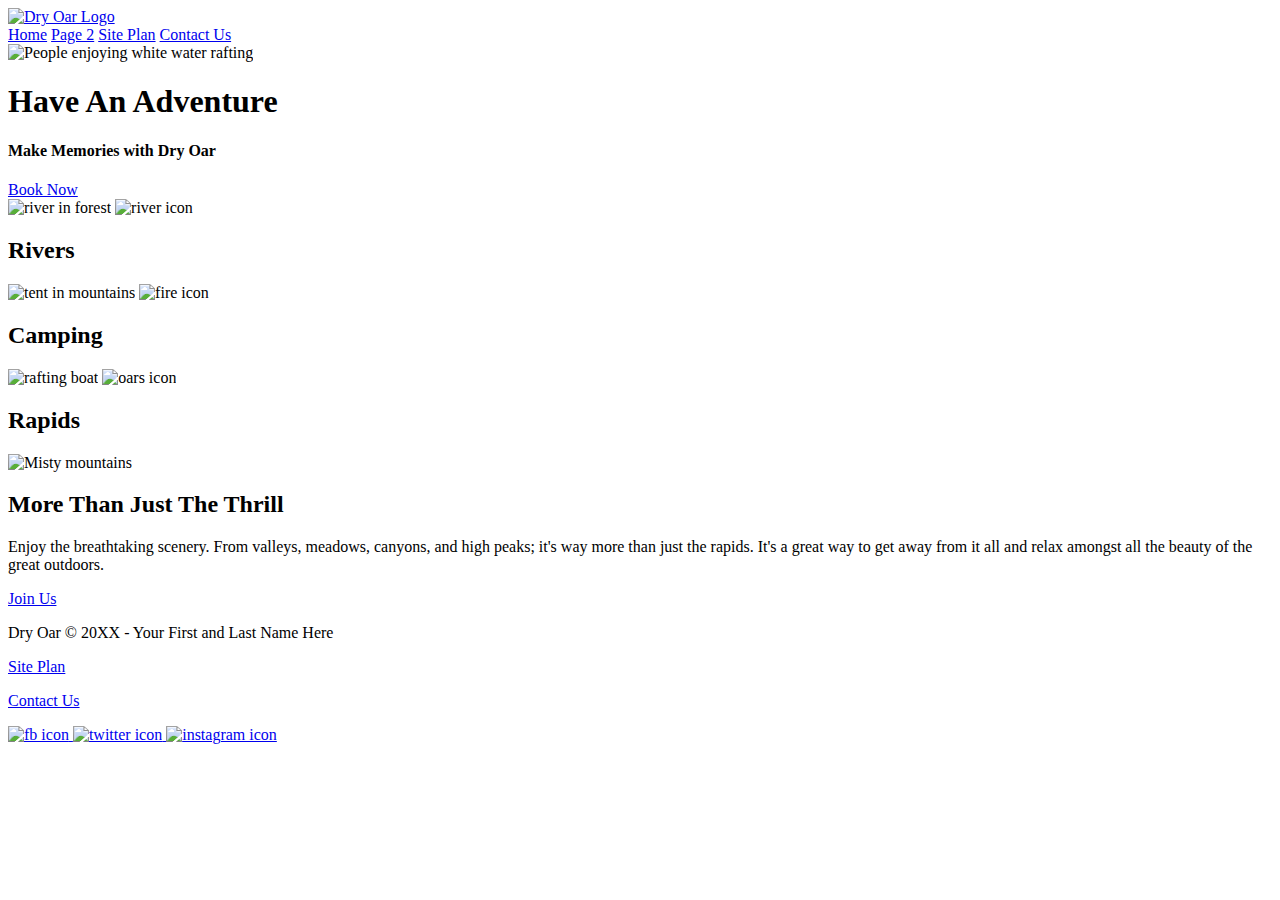
==== wwr/index.html @ 11e29699 "attributes" ====
<!DOCTYPE html>
<html lang="en">
<head>
    <meta charset="UTF-8">
    <meta http-equiv="X-UA-Compatible" content="IE=edge">
    <meta name="viewport" content="width=device-width, initial-scale=1.0">
    <title>Lofgreen Violins| Making Violins | Home </title>
</head>
<body>
    <header>
        <a id="logo_link" href="index.html">
            <img class="logo" src="images/logo.png" alt="Dry Oar Logo">
        </a>
        <nav>
            <a href="index.html">Home</a>
            <a href="#">Page 2</a>
            <a href="site-plan-rafting.html">Site Plan</a>
            <a href="contactus.html">Contact Us</a>
        </nav>
    </header> 
    <div id="hero">
        <div id="hero-box">
            <img id="hero-img" src="images/hero.png" alt="People enjoying white water rafting">
        </div>
        <section id="hero-msg">
            <h1 class="home-title">Have An Adventure</h1>
            <h4>Make Memories with Dry Oar </h4>
            <div class='button-box'>
                <a class='book' href="contactus.html">Book Now</a>
            </div>
        </section>
    </div>
    <main class="home-grid">
        <section class="rivers-card">
            <img class="card-img" src="images/rivers.jpg" alt="river in forest">
            <img class="icon" src="images/river_icon.png" alt="river icon">
            <h2>Rivers</h2>
        </section>
        <section class="camping-card">
            <img class="card-img" src="images/camping.jpg" alt="tent in mountains">
            <img class="icon" src="images/fire_icon.png" alt="fire icon">
            <h2>Camping</h2>
        </section>
        <section class="rapids-card">
            <img class="card-img" src="images/rapids.jpg" alt="rafting boat">
            <img class="icon" src="images/oars.png" alt="oars icon">
            <h2>Rapids</h2>
        </section>
        <img class="mountains" src="images/mountains.jpg" alt="Misty mountains">
        <section class="msg">
            <h2>More Than Just The Thrill</h2>
            <p>Enjoy the breathtaking scenery. From valleys, meadows, canyons, and high peaks; it's way more than just the rapids. It's a great way to get away from it all and relax amongst all the beauty of the great outdoors. </p>
            <a class='join' href="rivers.html">Join Us</a>
        </section>
    </main>
    <footer>
        <p>Dry Oar &copy; 20XX - Your First and Last Name Here</p>
        <p><a href="site-plan-rafting.html">Site Plan</a></p>
        <p><a href="contactus.html">Contact Us</a></p>
        <div class="social">
            <a href="https://facebook.com">
                <img src="images/facebook.png" alt="fb icon">
            </a>
            <a href="https://twitter.com">
                <img src="images/twitter.png" alt="twitter icon">
            </a>
            <a href="https://instagram.com">
                <img src="images/instagram.png" alt="instagram icon">
            </a>
        </div>
    </footer>
</body>
</html>
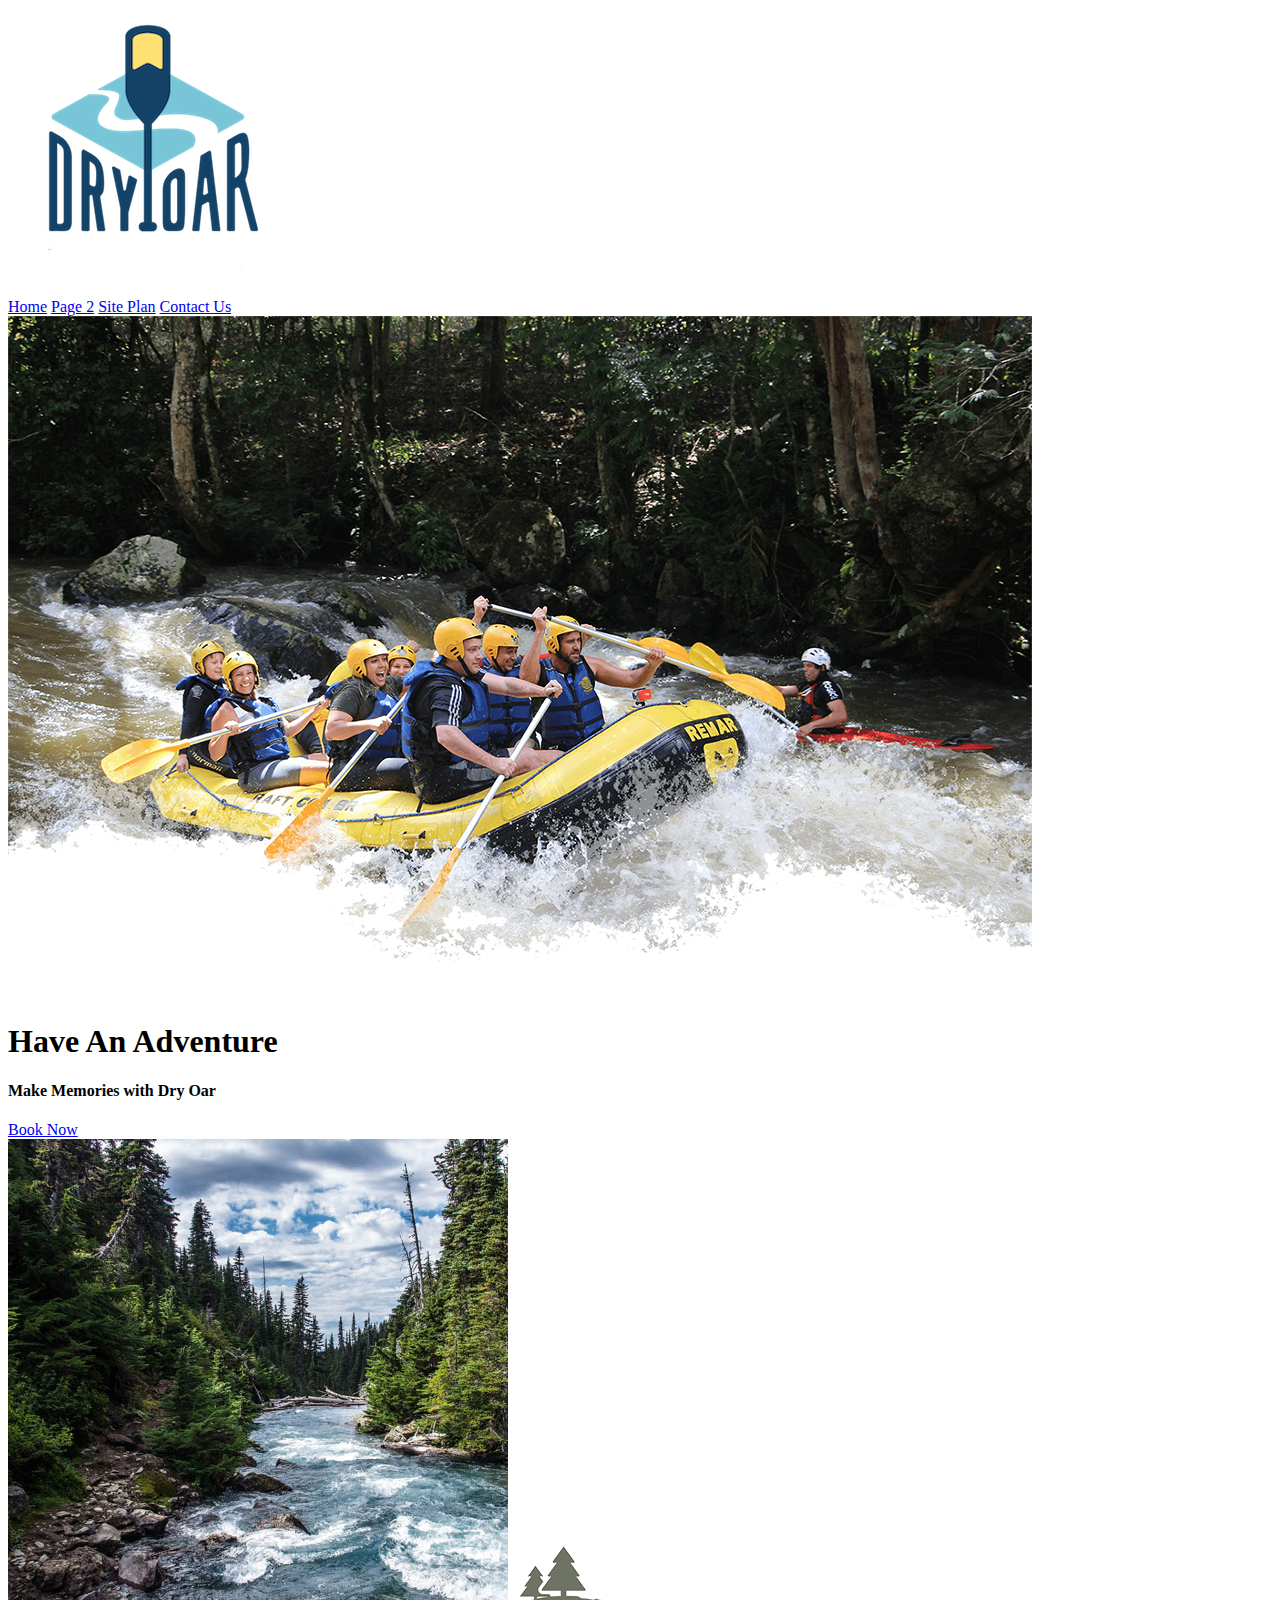
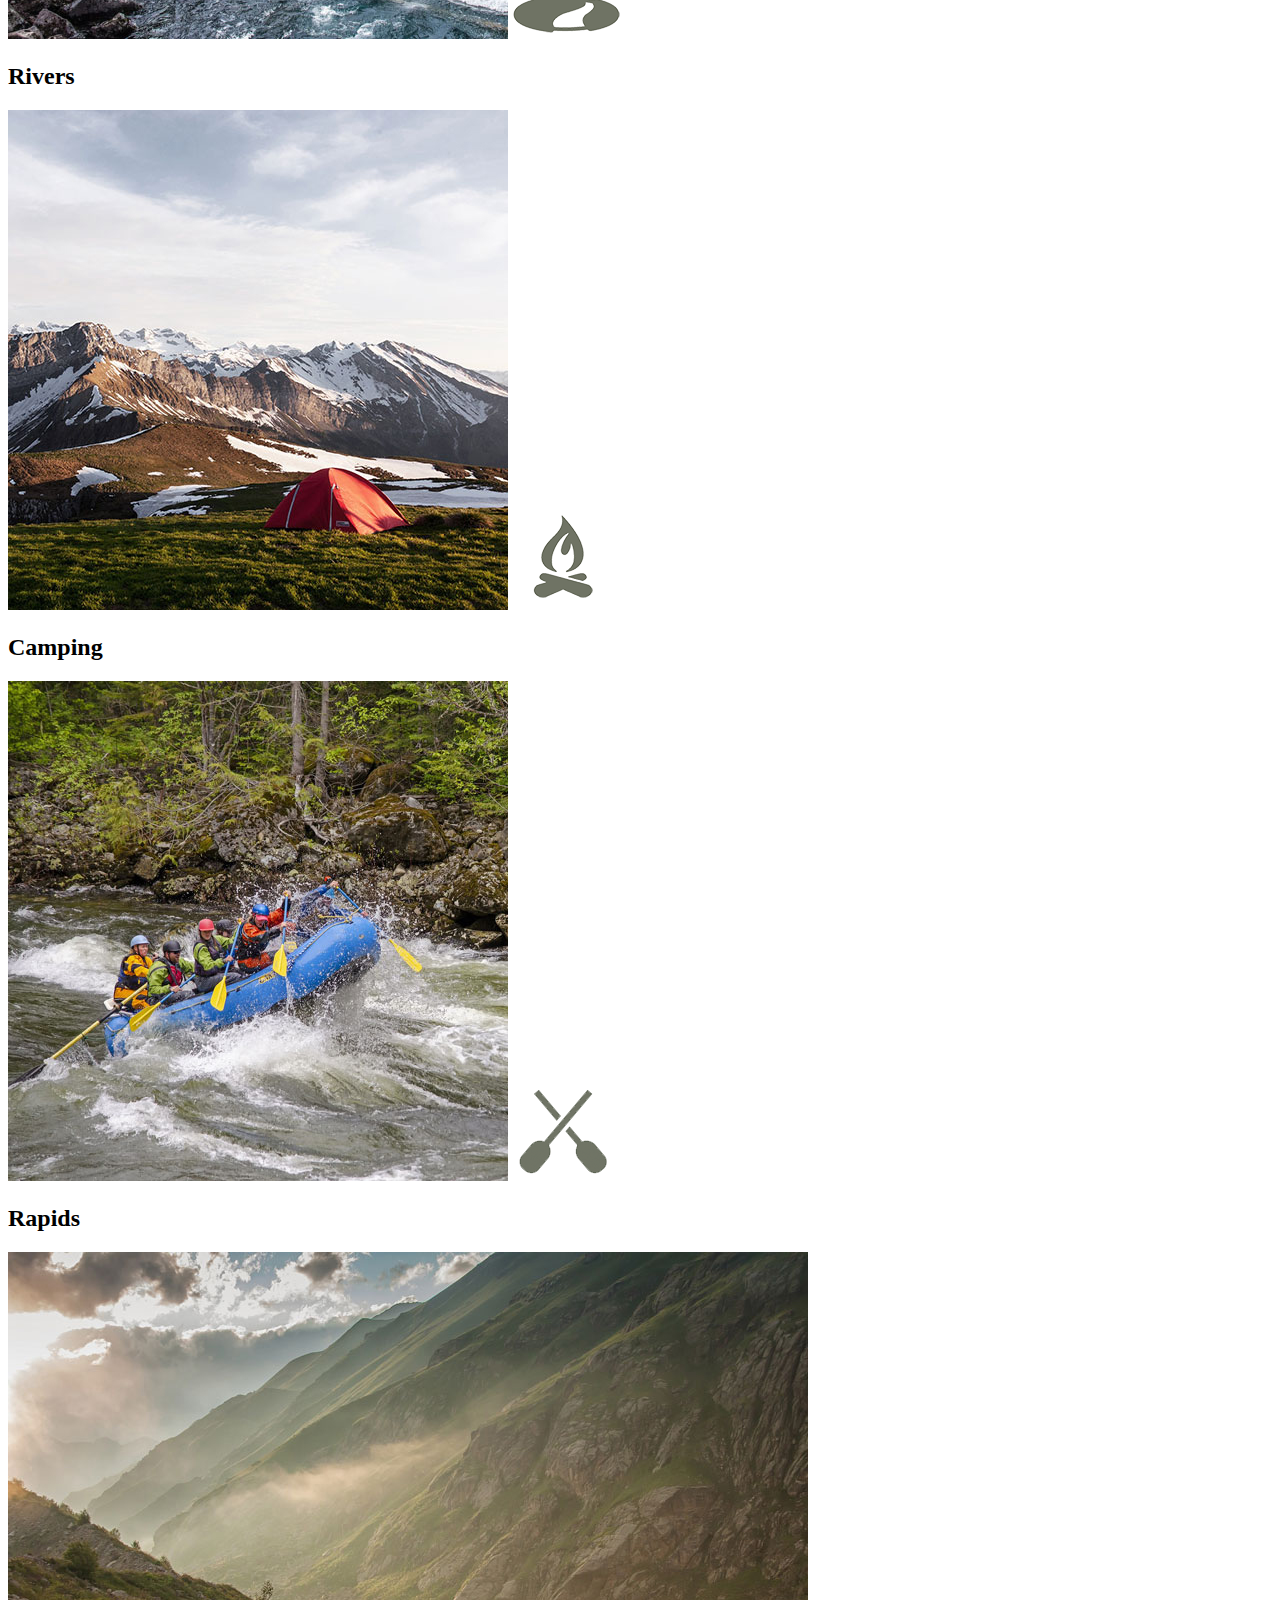
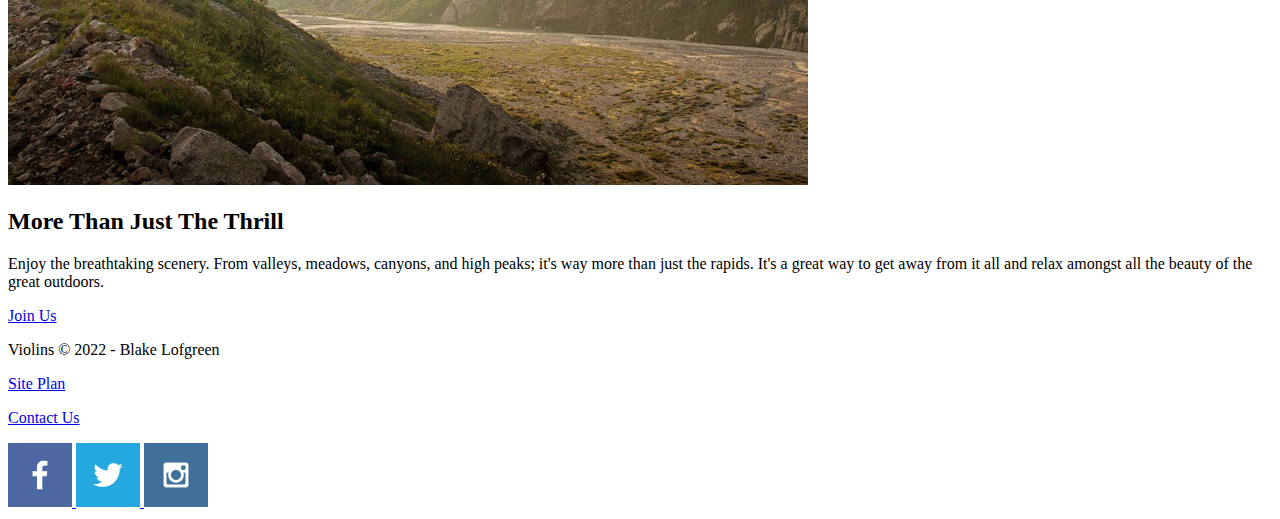
==== commit 55d977b3: "added pictures" ====
--- a/wwr/index.html
+++ b/wwr/index.html
@@ -54,7 +54,7 @@
         </section>
     </main>
     <footer>
-        <p>Dry Oar &copy; 20XX - Your First and Last Name Here</p>
+        <p>Violins &copy; 2022 - Blake Lofgreen</p>
         <p><a href="site-plan-rafting.html">Site Plan</a></p>
         <p><a href="contactus.html">Contact Us</a></p>
         <div class="social">
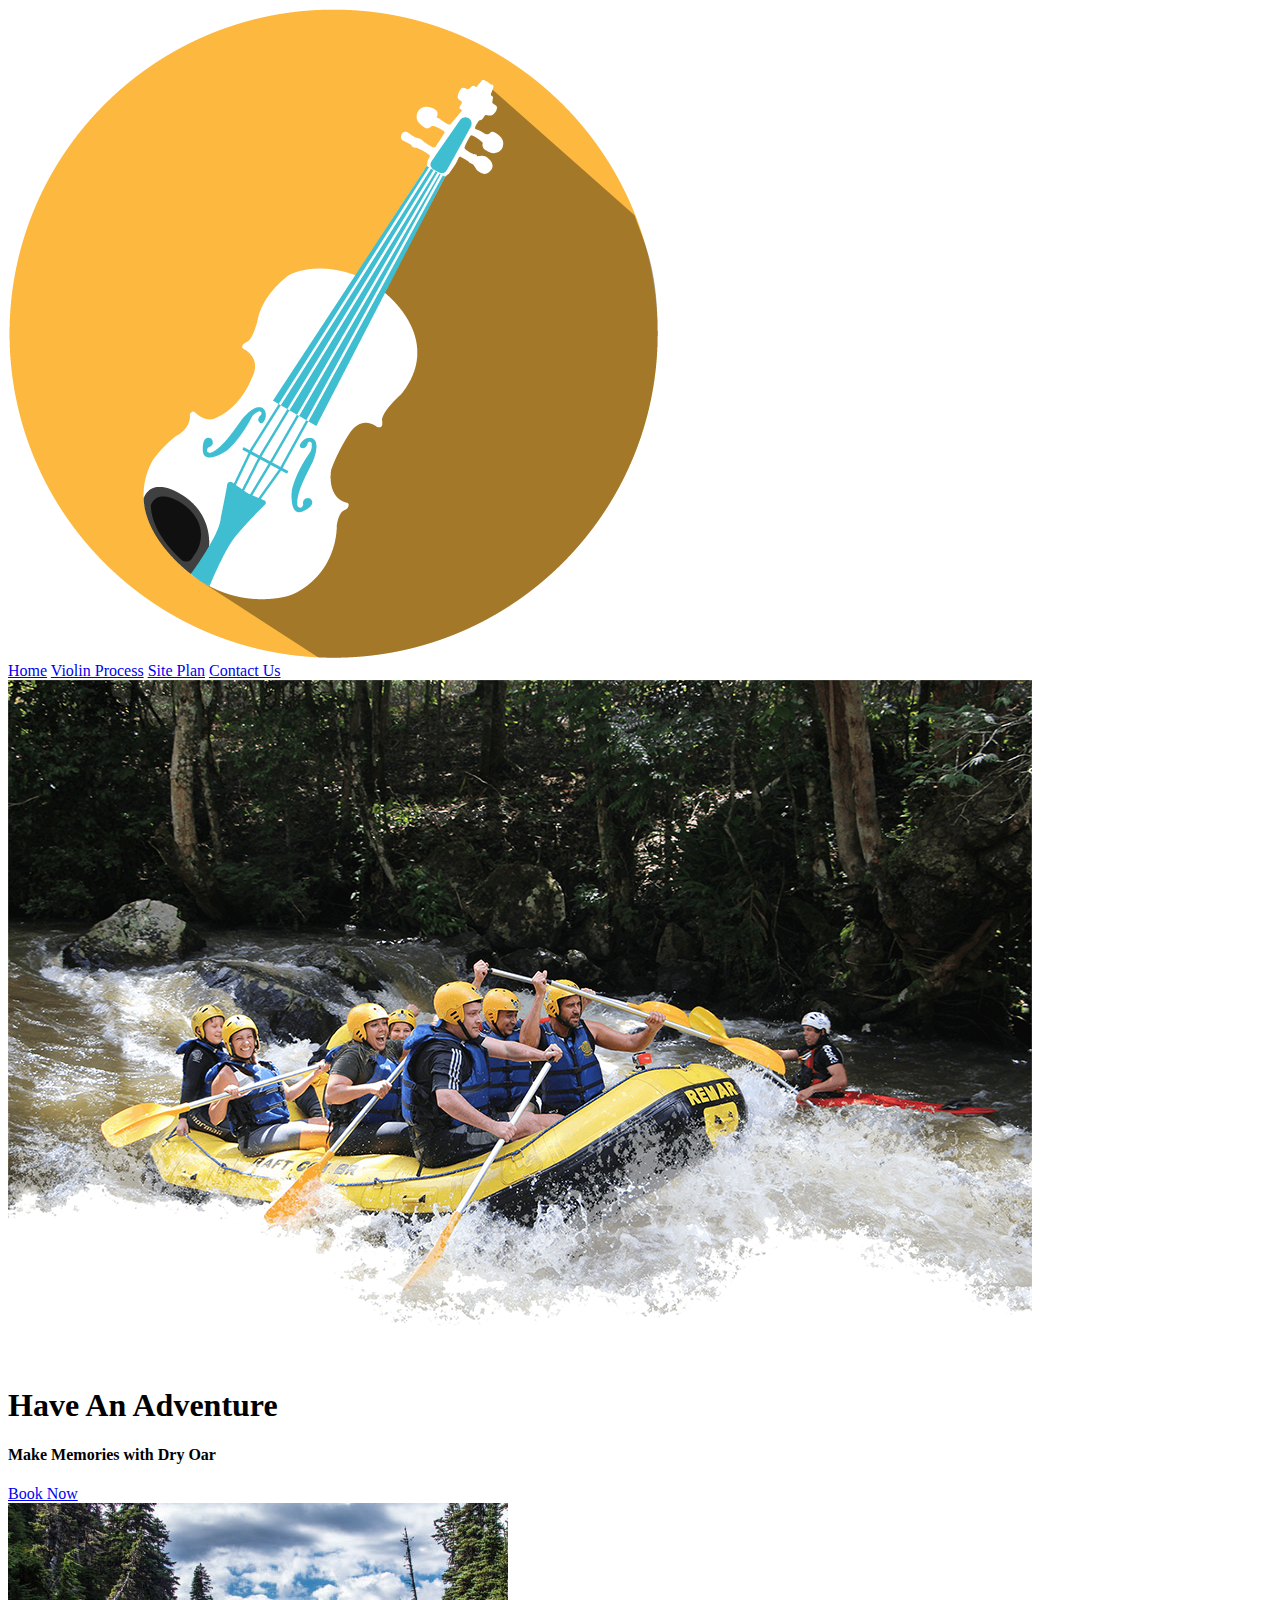
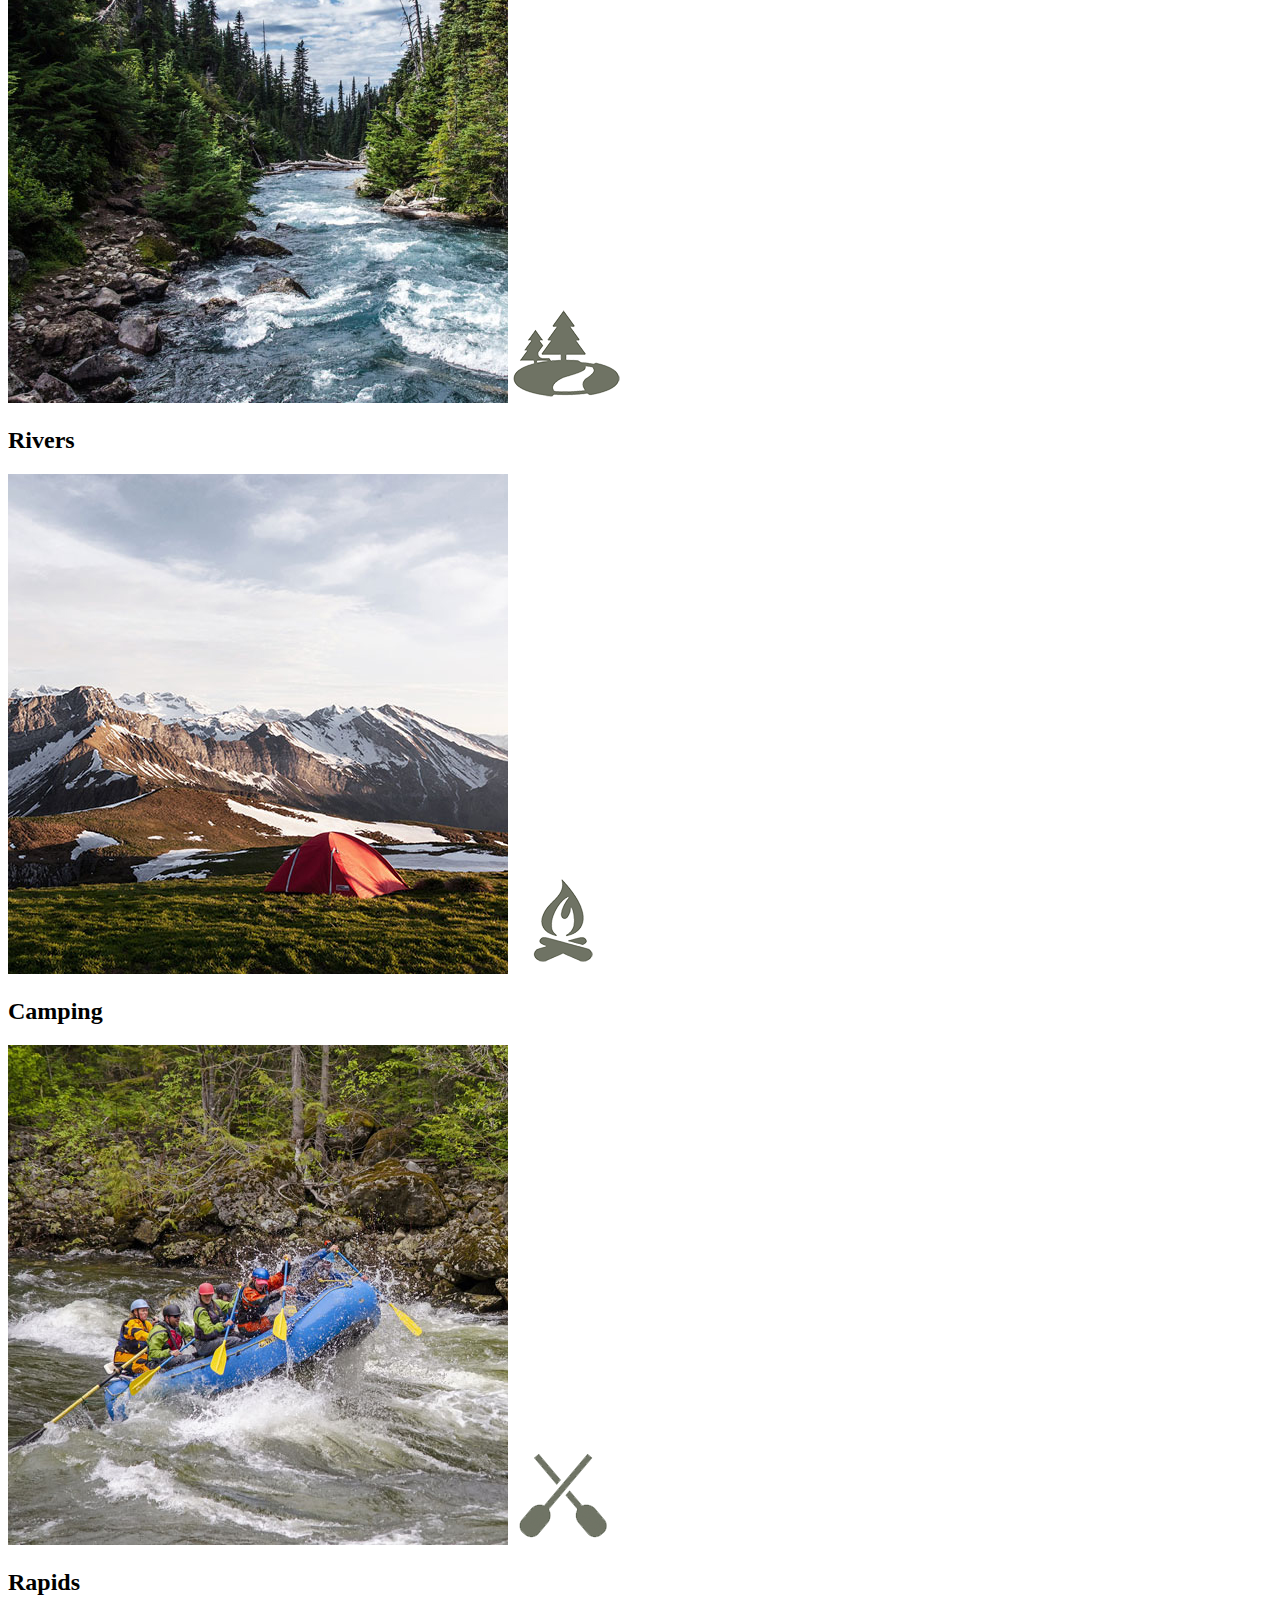
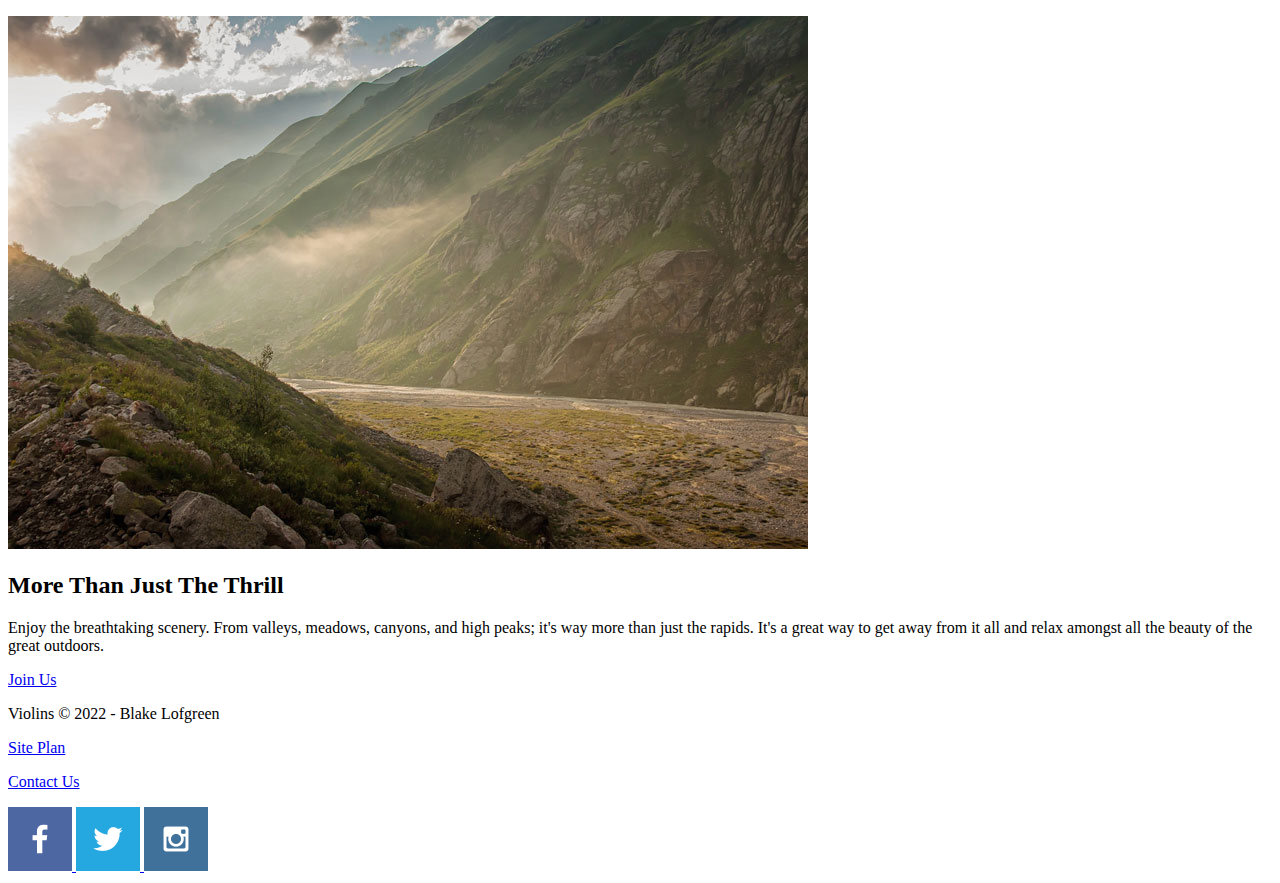
==== commit 27a4b097: "customize" ====
--- a/wwr/index.html
+++ b/wwr/index.html
@@ -9,11 +9,11 @@
 <body>
     <header>
         <a id="logo_link" href="index.html">
-            <img class="logo" src="images/logo.png" alt="Dry Oar Logo">
+            <img class="logo" src="images\435-4351589_violin-instrument-icons-02-violin-circle-logo-png.png" alt="Violin Logo">
         </a>
         <nav>
             <a href="index.html">Home</a>
-            <a href="#">Page 2</a>
+            <a href="violinMaking.html">Violin Process</a>
             <a href="site-plan-rafting.html">Site Plan</a>
             <a href="contactus.html">Contact Us</a>
         </nav>
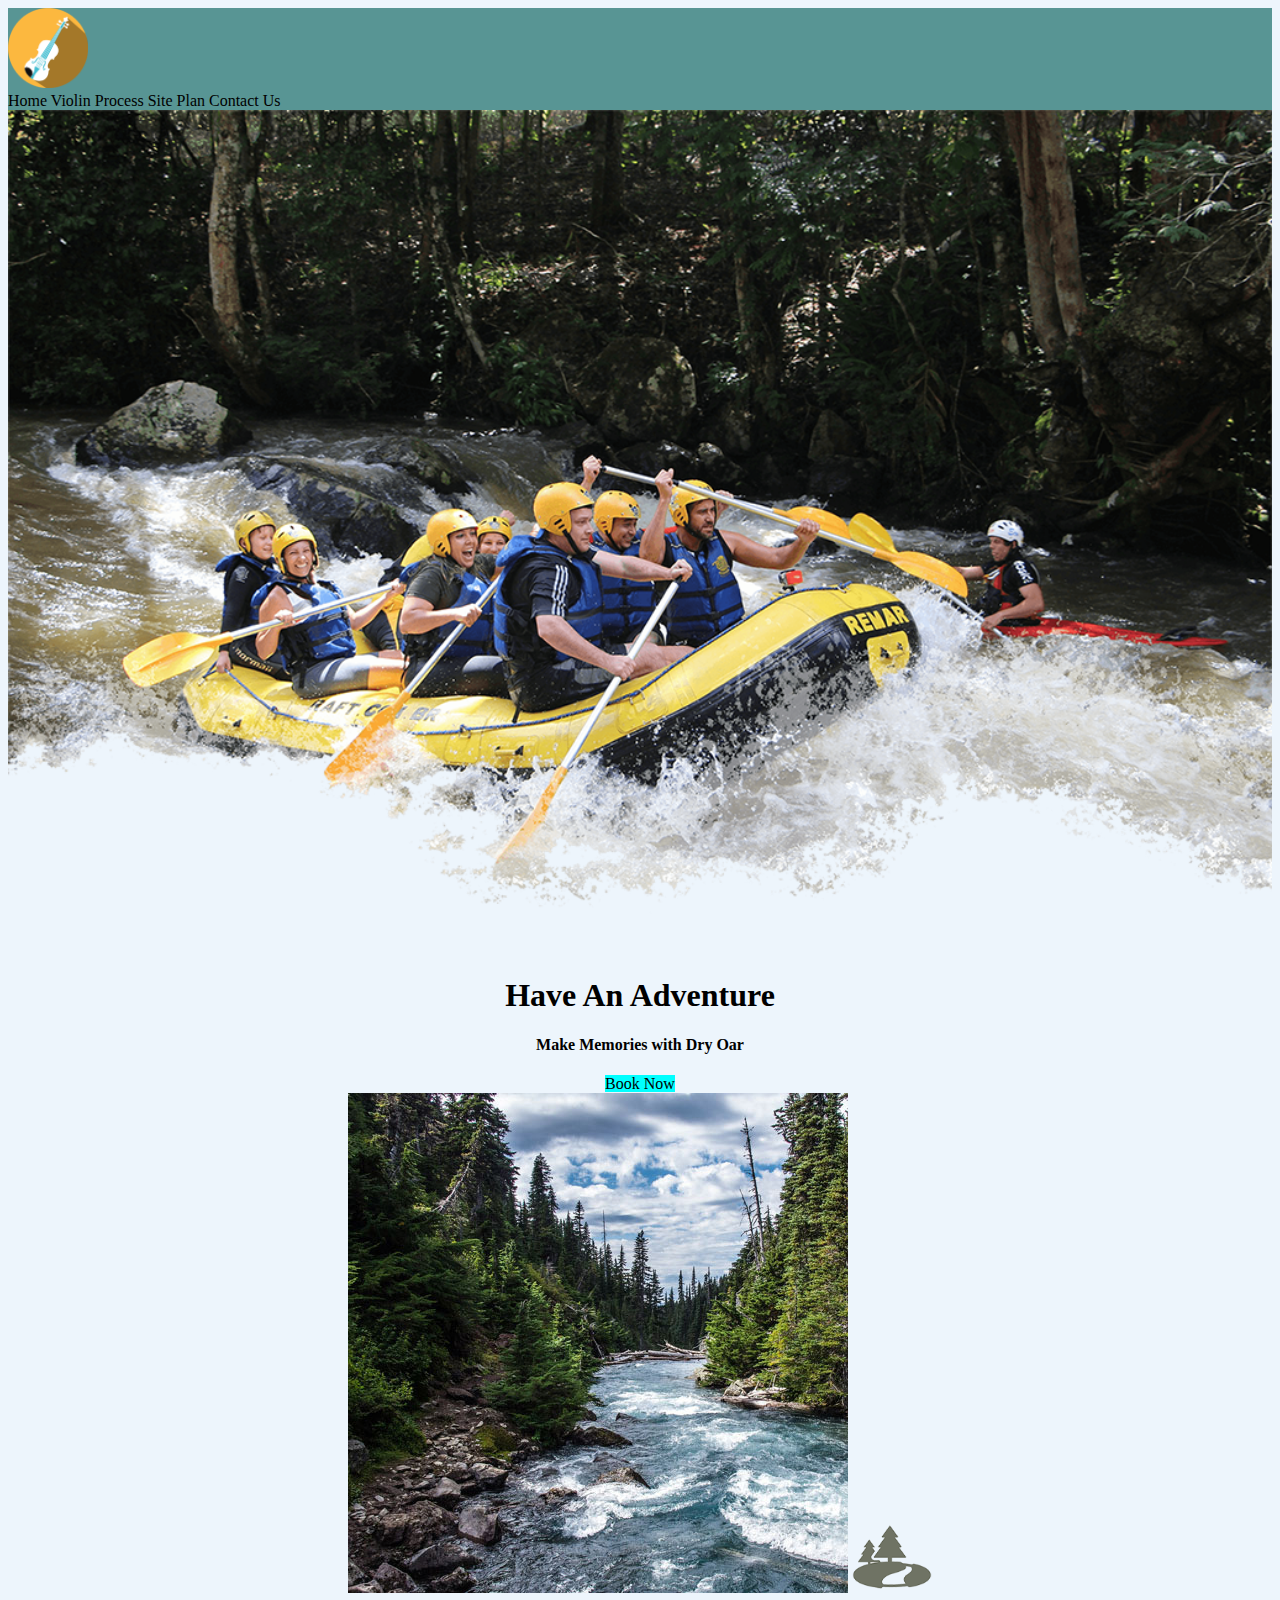
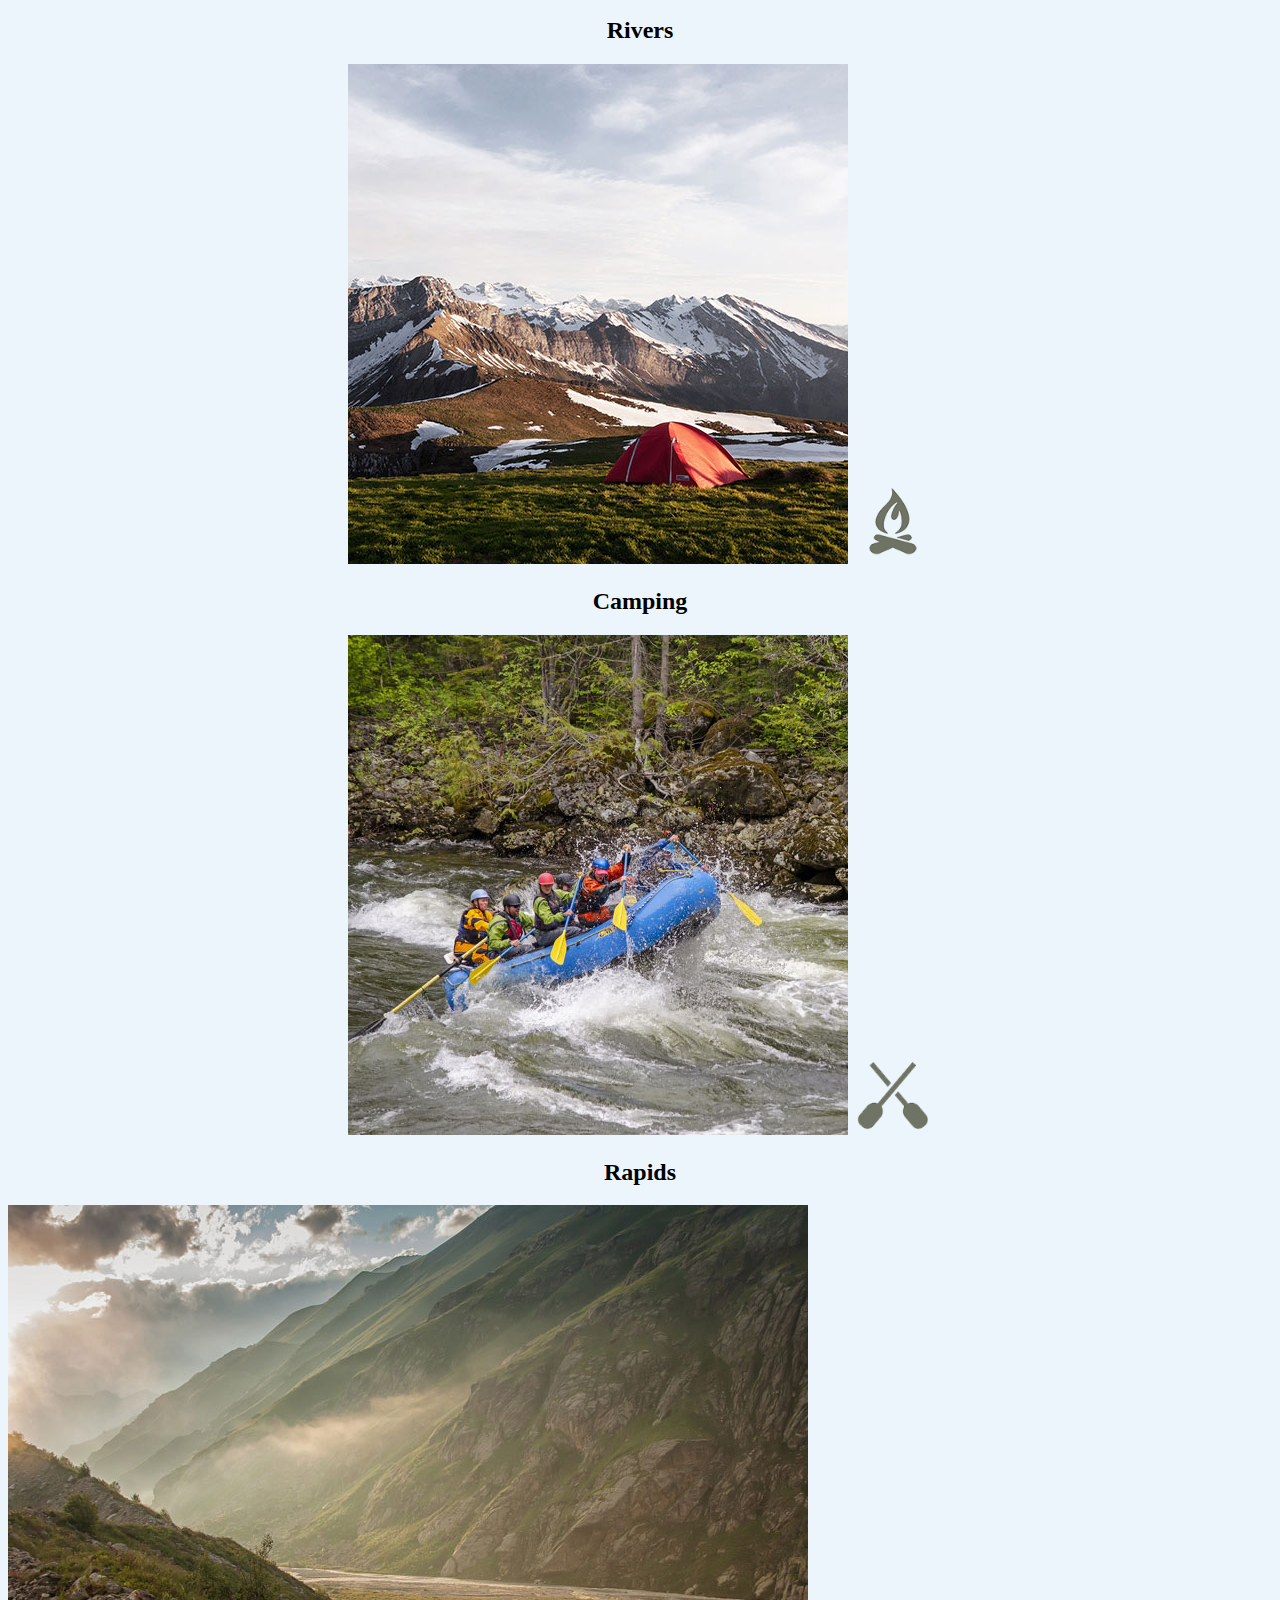
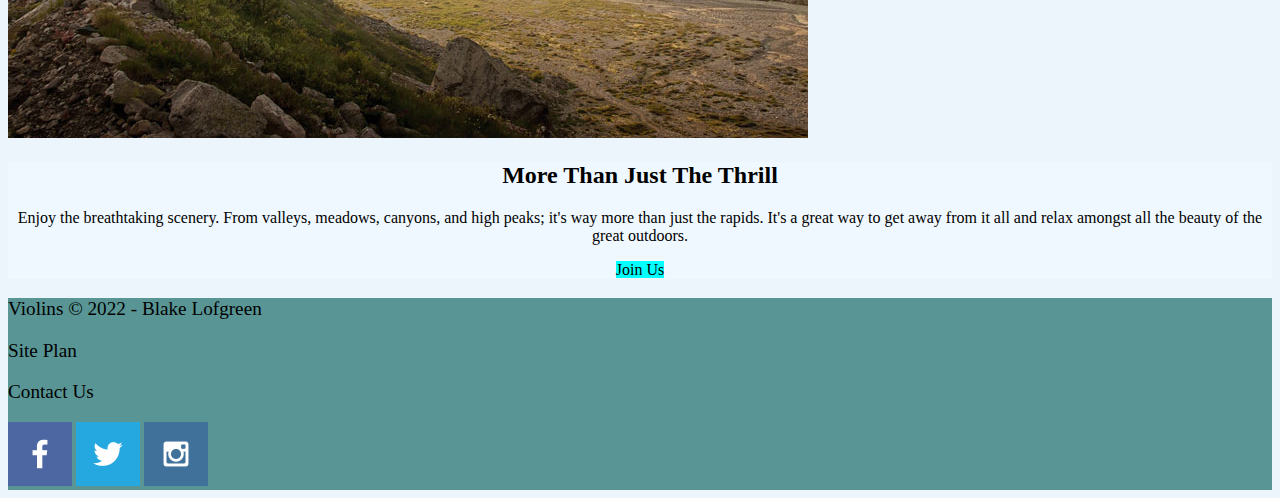
==== commit f3045359: "added css" ====
--- a/wwr/index.html
+++ b/wwr/index.html
@@ -4,9 +4,11 @@
     <meta charset="UTF-8">
     <meta http-equiv="X-UA-Compatible" content="IE=edge">
     <meta name="viewport" content="width=device-width, initial-scale=1.0">
+    <link rel="stylesheet" href="styles/style.css">
     <title>Lofgreen Violins| Making Violins | Home </title>
 </head>
 <body>
+    <div id="content">
     <header>
         <a id="logo_link" href="index.html">
             <img class="logo" src="images\435-4351589_violin-instrument-icons-02-violin-circle-logo-png.png" alt="Violin Logo">
@@ -46,28 +48,30 @@
             <img class="icon" src="images/oars.png" alt="oars icon">
             <h2>Rapids</h2>
         </section>
+        <div id ="background"></div>
         <img class="mountains" src="images/mountains.jpg" alt="Misty mountains">
         <section class="msg">
             <h2>More Than Just The Thrill</h2>
             <p>Enjoy the breathtaking scenery. From valleys, meadows, canyons, and high peaks; it's way more than just the rapids. It's a great way to get away from it all and relax amongst all the beauty of the great outdoors. </p>
             <a class='join' href="rivers.html">Join Us</a>
         </section>
-    </main>
+        </main>
     <footer>
         <p>Violins &copy; 2022 - Blake Lofgreen</p>
         <p><a href="site-plan-rafting.html">Site Plan</a></p>
         <p><a href="contactus.html">Contact Us</a></p>
         <div class="social">
-            <a href="https://facebook.com">
+            <a href="https://facebook.com" target ="_blank">
                 <img src="images/facebook.png" alt="fb icon">
             </a>
-            <a href="https://twitter.com">
+            <a href="https://twitter.com" target ="_blank">
                 <img src="images/twitter.png" alt="twitter icon">
             </a>
-            <a href="https://instagram.com">
+            <a href="https://instagram.com" target ="_blank">
                 <img src="images/instagram.png" alt="instagram icon">
             </a>
         </div>
     </footer>
+    </div>
 </body>
 </html>--- a/wwr/styles/style.css
+++ b/wwr/styles/style.css
@@ -0,0 +1,83 @@
+#content{
+    max-width: 1600px;
+    margin: 0 auto;
+}
+nav a{
+    text-align: center;
+    color: black;
+    text-decoration: none;
+}
+#hero-msg h1{
+    text-align: center;
+}
+#hero-msg h4{
+    text-align: center;
+    color: black;
+}
+.button-box{
+    text-align: center;
+}
+main section{
+    text-align: center;
+}
+#background{
+    height: 725 px;
+    background-color: #fdbc3e;
+}
+body{
+    background-color:#edf5fc;
+}
+header{
+    background-color: #589594;
+}
+nav a:hover{
+    background-color: bisque;
+    color: black;
+}
+.book, .join{
+    background-color:aqua;
+    color: black;
+    text-decoration: none;
+}
+.book:hover, .join:hover{
+    background-color: #704e2e;
+    color: black;
+}
+.msg{
+    background-color: aliceblue;
+}
+footer{
+    background-color: #589594;
+    color: black;
+}
+.home-title{
+    color: black;
+}
+.msg h2{
+    color: black;
+}
+.msg p{
+    color: black;
+}
+footer a{
+    text-decoration: none;
+    color: black;
+}
+footer a:hover{
+    color: black;
+}
+.icon {
+    width: 80px;
+}
+.logo{
+    width: 80px;
+}
+#hero-img{
+    width: 100%;
+}
+footer p {
+    font-size: 1.2em;
+}   
+footer p a:hover {
+    text-decoration: underline;
+}    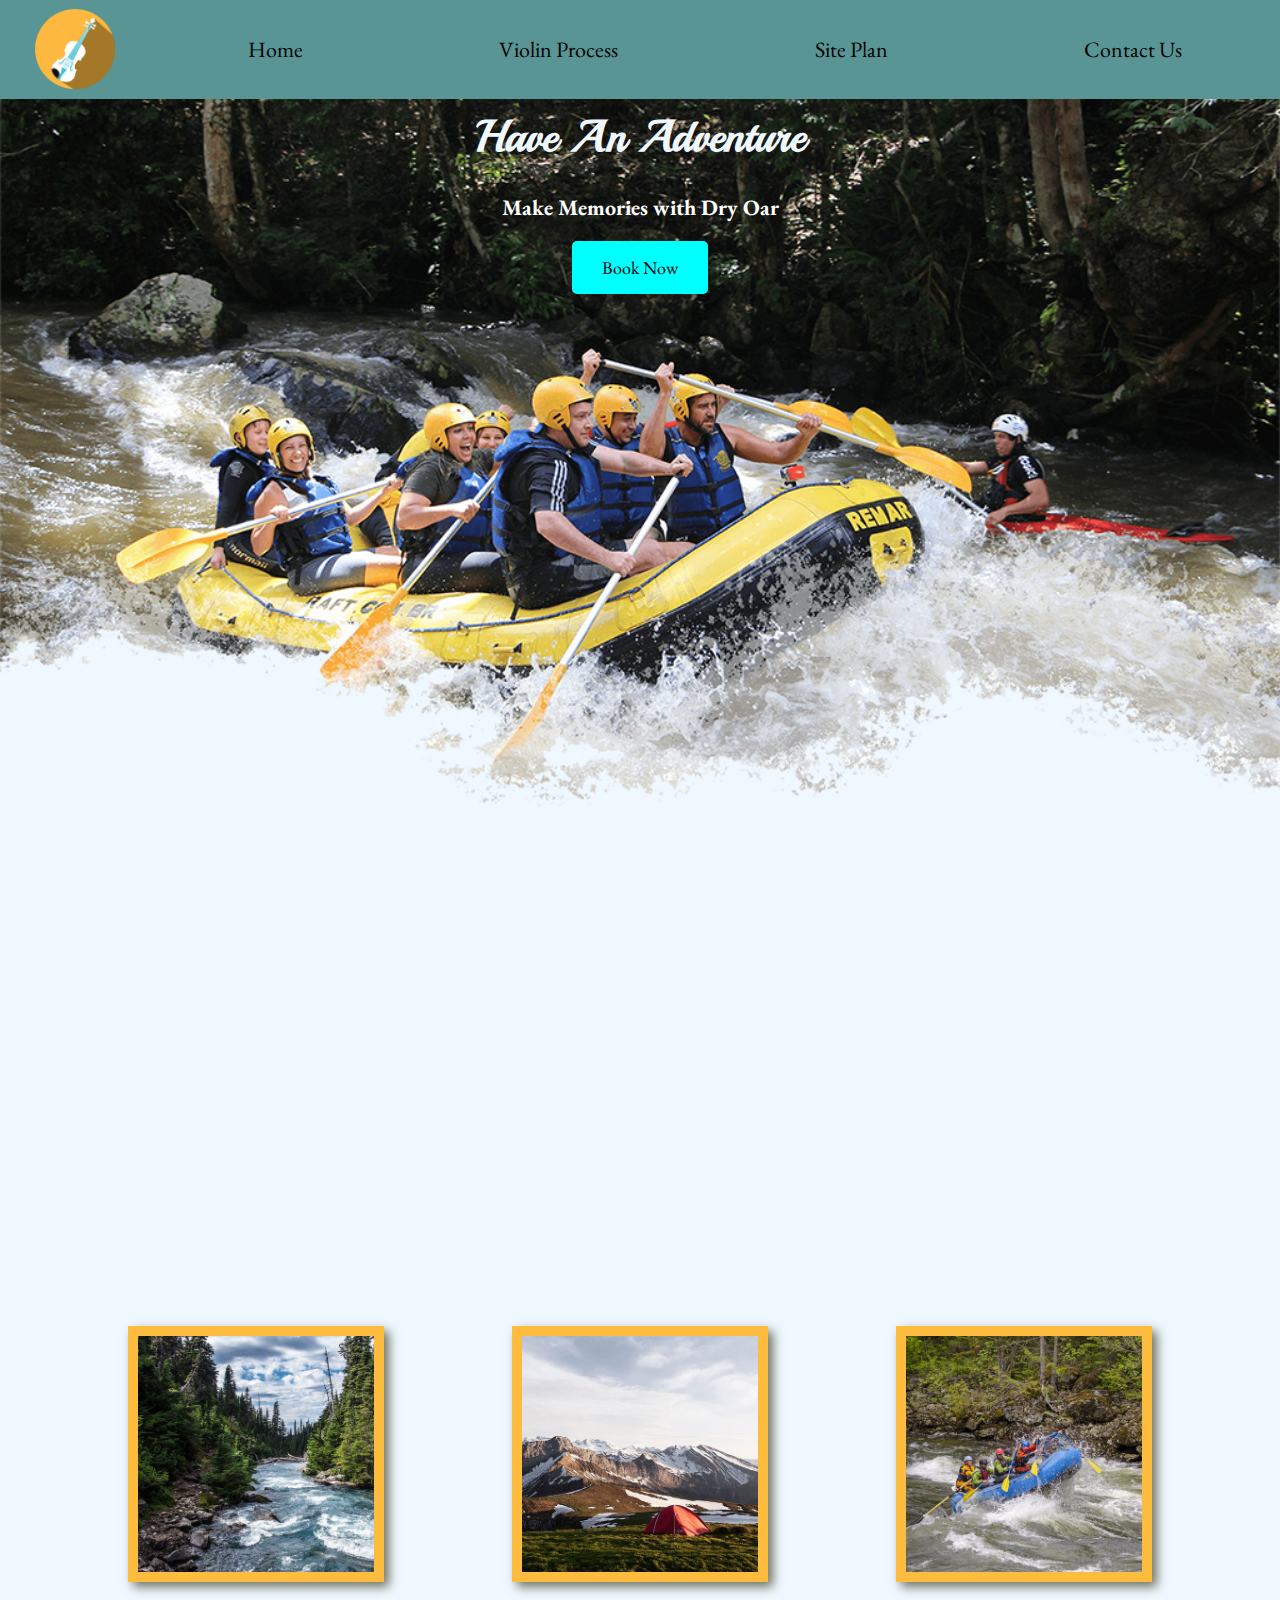
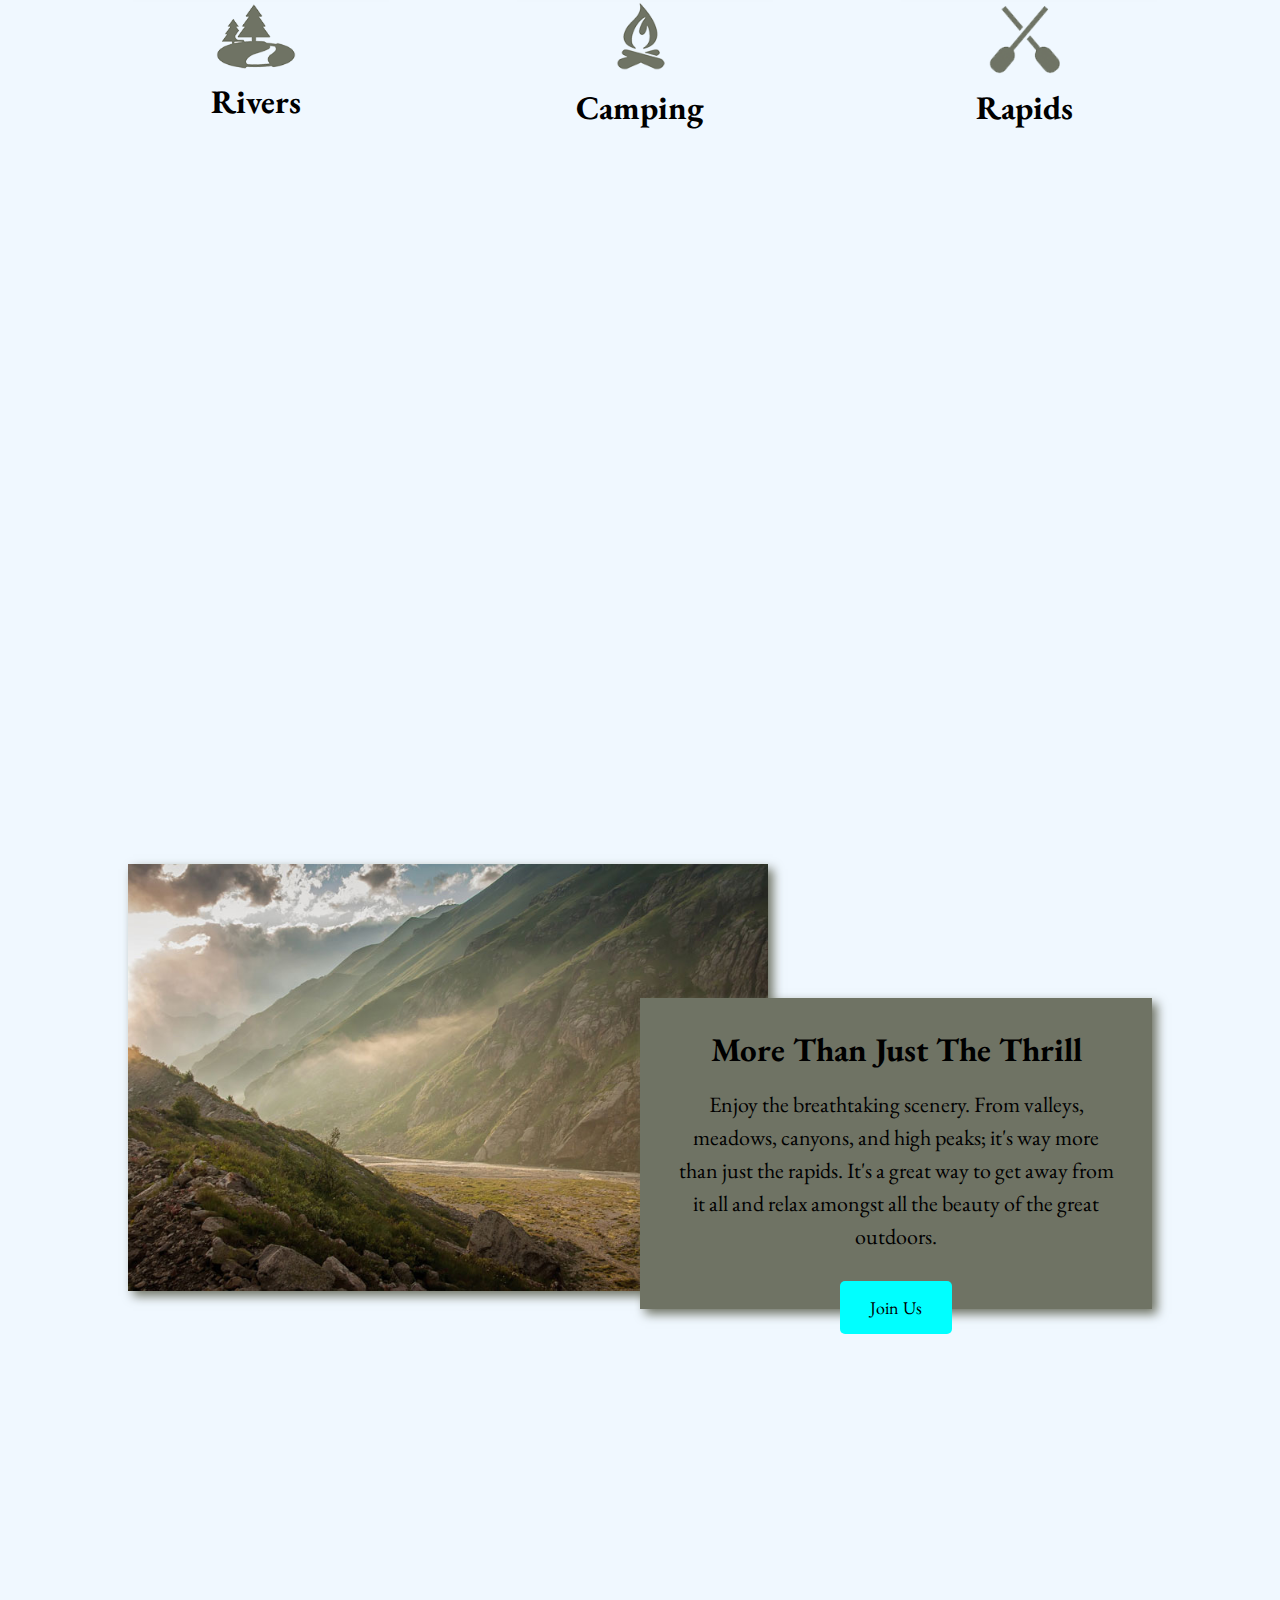
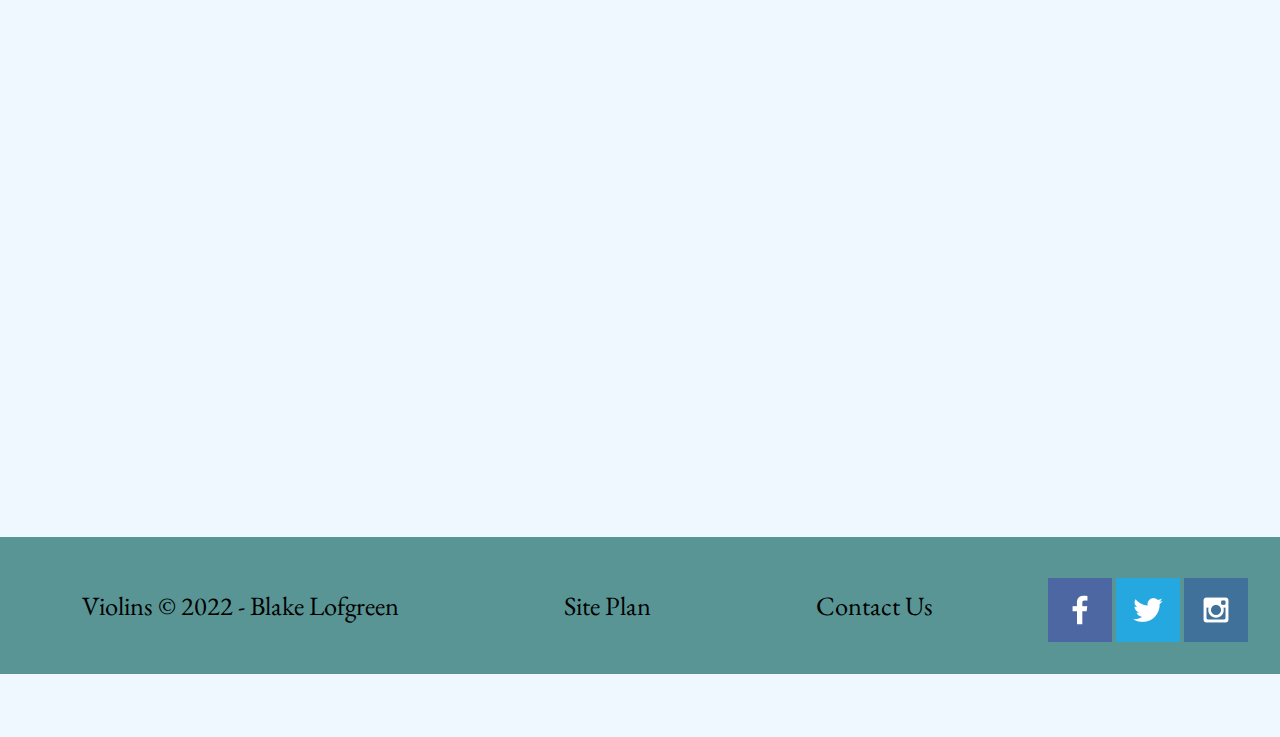
==== commit bd20b800: "finishing hokme page" ====
--- a/wwr/index.html
+++ b/wwr/index.html
@@ -48,7 +48,7 @@
             <img class="icon" src="images/oars.png" alt="oars icon">
             <h2>Rapids</h2>
         </section>
-        <div id ="background"></div>
+        <div id ="background"> </div>
         <img class="mountains" src="images/mountains.jpg" alt="Misty mountains">
         <section class="msg">
             <h2>More Than Just The Thrill</h2>
--- a/wwr/styles/style.css
+++ b/wwr/styles/style.css
@@ -1,3 +1,16 @@
+@import url('https://fonts.googleapis.com/css2?family=EB+Garamond&family=Playball&display=swap');
+
+
+.home-title{
+    font-family: 'Playball', sans-serif;
+    font-size: 2em;
+
+}
+.msg{
+    background-color:aliceblue;
+    line-height: 1.5em;
+}
+
 #content{
     max-width: 1600px;
     margin: 0 auto;
@@ -6,13 +19,30 @@
     text-align: center;
     color: black;
     text-decoration: none;
+    padding: 35px;
+}
+#hero{
+    display: grid;
+    grid-template-columns: 1fr 3fr 1fr;
+    margin-top:-100px;
+}
+#hero-box{
+    grid-column: 1/4;
+    grid-row: 1/3;
+    z-index: -1;
+}
+#hero-msg{
+    grid-column: 2/3;
+    grid-row: 1/2;
+    margin-top: 100px;
 }
 #hero-msg h1{
     text-align: center;
+    color:aliceblue;
 }
 #hero-msg h4{
     text-align: center;
-    color: black;
+    color: white;
 }
 .button-box{
     text-align: center;
@@ -22,13 +52,26 @@
 }
 #background{
     height: 725 px;
-    background-color: #fdbc3e;
+    background-color:aliceblue ;
 }
 body{
-    background-color:#edf5fc;
+    background-color:aliceblue;
+    font-family: 'EB Garamond', 'Helvetica', sans-serif;
+    font-size: 22px;
+    margin: 0;
+    padding: 0;
+}
+h2{
+    margin:0;
 }
 header{
     background-color: #589594;
+    display: grid;
+    grid-template-columns: 150px auto;
+}
+nav {
+    display: flex;
+    justify-content: space-around;
 }
 nav a:hover{
     background-color: bisque;
@@ -38,26 +81,37 @@
     background-color:aqua;
     color: black;
     text-decoration: none;
+    font-size: 18px;
+    padding: 15px 30px;
+    margin-top: 50px;
+    border-radius: 5px;
 }
 .book:hover, .join:hover{
     background-color: #704e2e;
     color: black;
 }
 .msg{
-    background-color: aliceblue;
+    background-color:#6f7364;
+    padding: 35px;
 }
 footer{
     background-color: #589594;
     color: black;
+    display:flex;
+    justify-content: space-around;
+    align-items: center;
+    margin-top: -200px;
 }
 .home-title{
     color: black;
+    margin-top: 10px;
 }
 .msg h2{
     color: black;
 }
 .msg p{
     color: black;
+    padding-bottom: 15px;
 }
 footer a{
     text-decoration: none;
@@ -68,6 +122,7 @@
 }
 .icon {
     width: 80px;
+    padding-top:10px;
 }
 .logo{
     width: 80px;
@@ -77,7 +132,122 @@
 }
 footer p {
     font-size: 1.2em;
+    padding: 25px 50px;
 }   
 footer p a:hover {
     text-decoration: underline;
-}    +}    
+#logo_link{
+    padding-top: 5px;
+    justify-self: center;
+    align-self: center;
+}
+footer .social img{
+    padding-top: 15px;
+}
+.rivers-card, .camping-card, .rapids-card{
+    margin: 200px 0;
+
+}
+.card-img{
+    border:10px solid  #fdbc3e; 
+    transition: transform .5s;
+    box-shadow: 5px 5px 10px #6f7364;
+}
+.card-img:hover{
+    opacity: .6;
+    transform: scale(1.1);
+}
+main section img{
+    box-sizing: border-box;
+}
+.home-grid{
+    display: grid;
+    grid-template-columns: 1fr 1fr 1fr 1fr 1fr 1fr 1fr 1fr 1fr 1fr;
+    grid-template-rows: 1fr 3fr 1fr 1fr .5fr 3fr .5fr .5fr 1fr;
+}
+.card-img, .mountains{
+    width: 100%;
+}
+.rivers-card{
+    grid-column-start: 2;
+    grid-column-end: 4;
+    grid-row-start: 2;
+    grid-row-end: 3;
+
+}
+.camping-card{
+    grid-column-start: 5;
+    grid-column-end: 7;
+    grid-row-start: 2;
+    grid-row-end: 3;
+}
+.rapids-card{
+    grid-column-start: 8;
+    grid-column-end: 10;
+    grid-row-start: 2;
+    grid-row-end: 3;
+}
+#background{
+    grid-column-start: 2;
+    grid-column-end: 7;
+    grid-row-start: 5;
+    grid-row-end: 8;
+}
+.mountains{
+    grid-column-start: 2;
+    grid-column-end: 7;
+    grid-row-start: 5;
+    grid-row-end: 8;
+    box-shadow: 5px 5px 10px #6f7364;
+}
+.msg{
+    height:30%;
+    grid-column-start: 6;
+    grid-column-end: 10;
+    grid-row-start: 6;
+    grid-row-end: 7;
+    box-shadow: 5px 5px 10px #6f7364;
+}
+
+@media screen and (max-width: 900px) {
+    #hero, .home-grid {
+        display: block;
+        height: auto;
+    }
+    nav, footer {
+        flex-direction: column;
+    }
+    nav a {
+        display: block;
+        padding: 15px;
+    }
+    #hero {
+        margin-top: 0;
+    }
+    #hero-msg {
+        margin-top: 0;
+    }
+    #hero-msg h4 {
+        display: none;
+    }
+    .home-title {
+        font-size: 25px;
+        color: #6f7364;
+    }
+    .rivers-card, .camping-card, .rapids-card { 
+        margin: 50px auto;
+        width: 60%;
+    }
+    #background {
+        display: none;
+    }
+    .mountains, .msg {
+        width: 80%;
+        display: block;
+        margin: 0 auto;
+    }
+    footer {
+        margin-top: 25px;
+    }
+}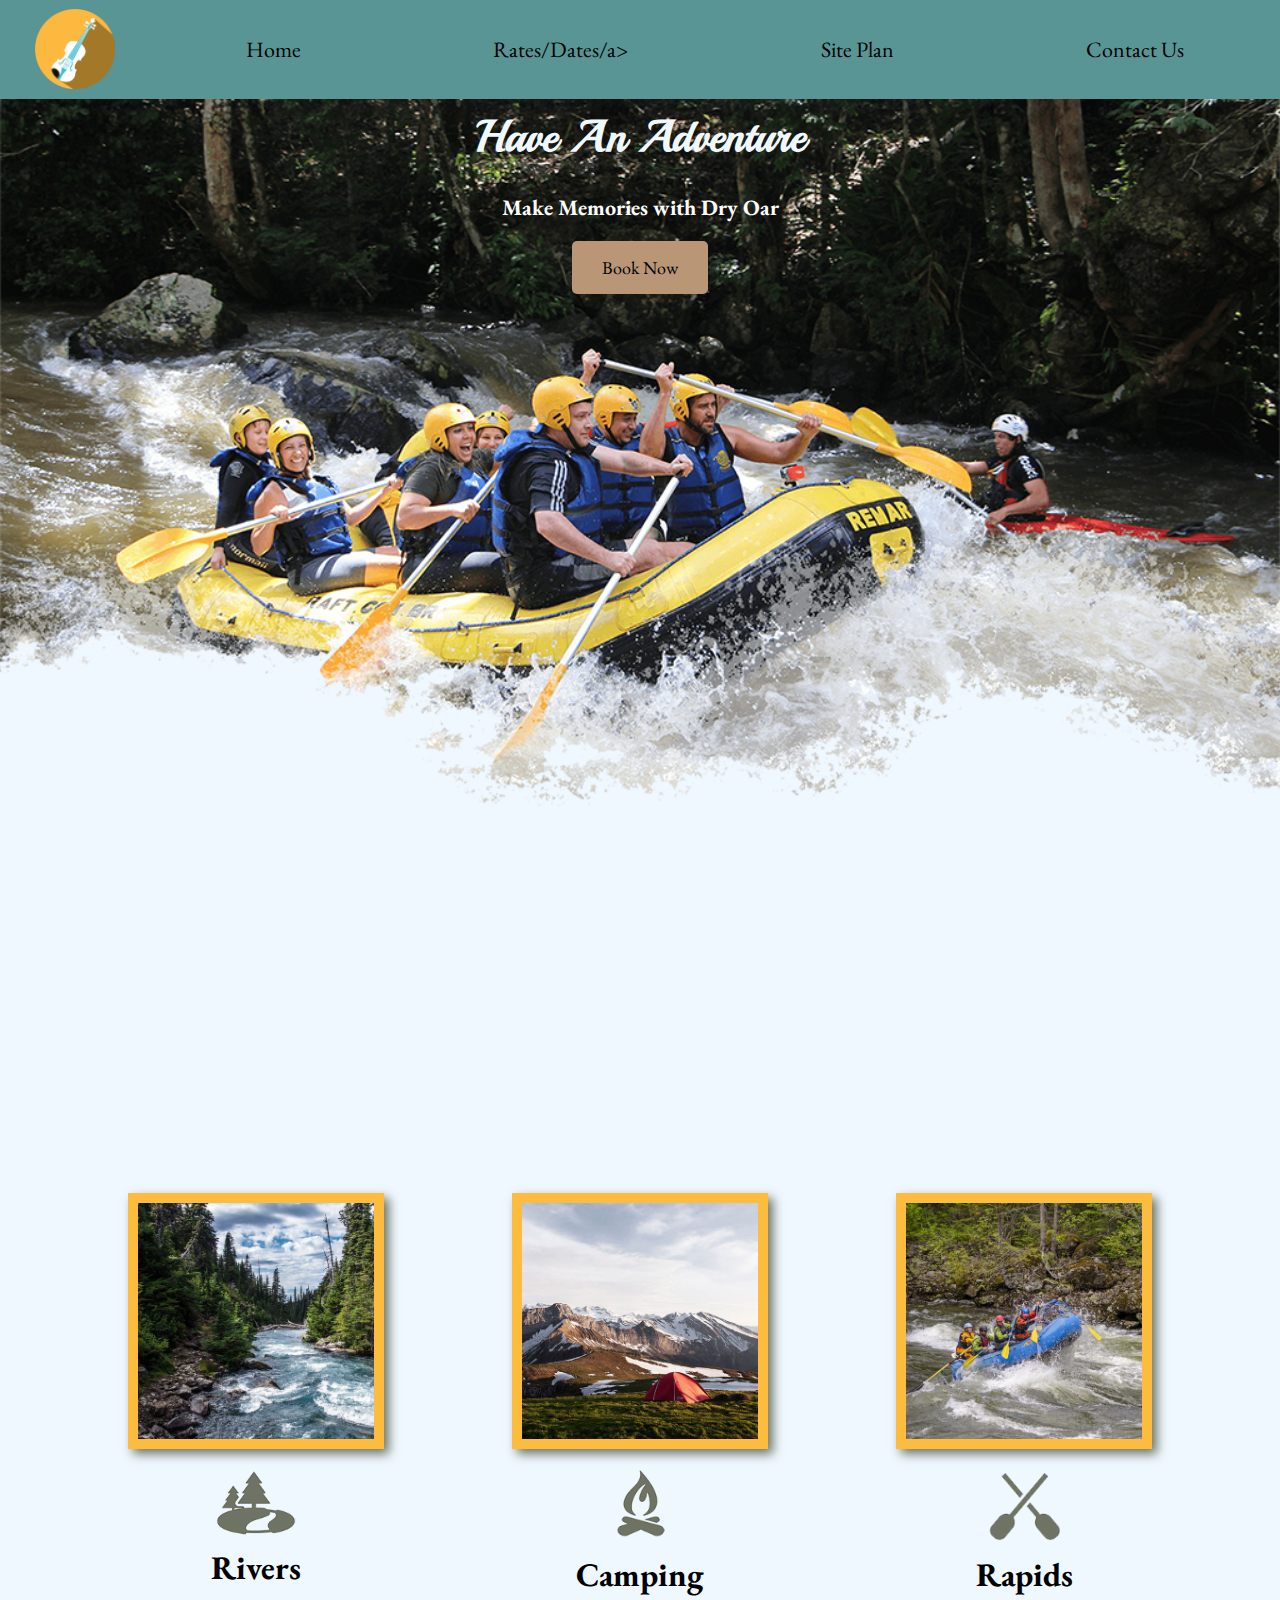
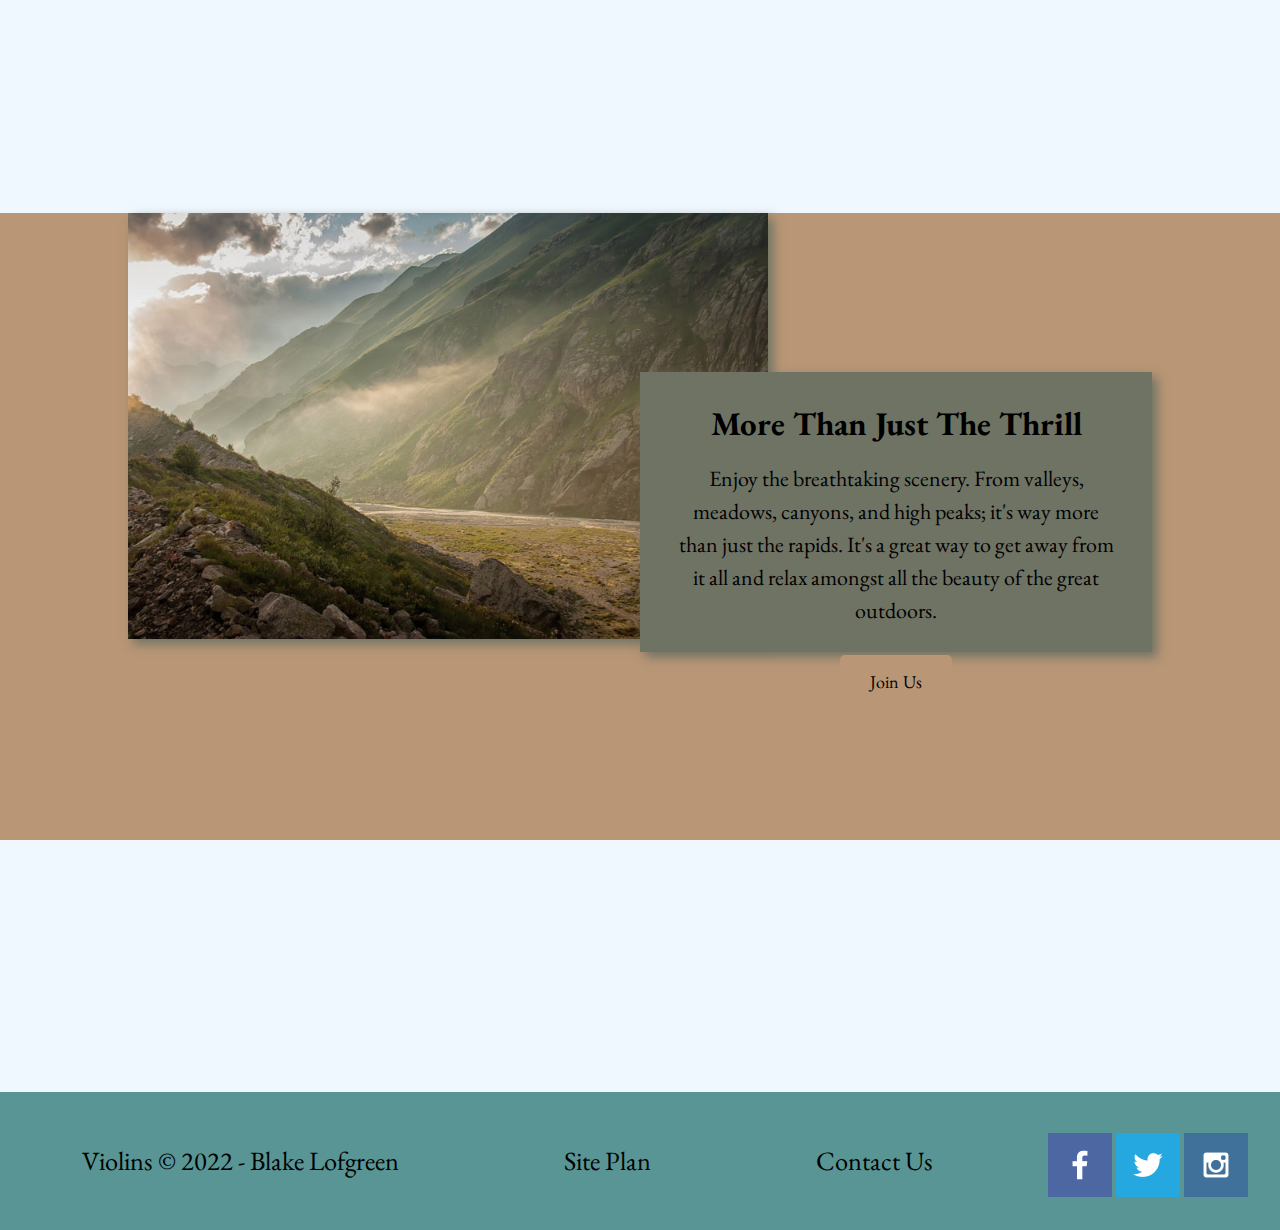
==== commit 6ee83ab9: "page 2 wireframe" ====
--- a/wwr/index.html
+++ b/wwr/index.html
@@ -15,7 +15,7 @@
         </a>
         <nav>
             <a href="index.html">Home</a>
-            <a href="violinMaking.html">Violin Process</a>
+            <a href="ratesDates.html">Rates/Dates/a>
             <a href="site-plan-rafting.html">Site Plan</a>
             <a href="contactus.html">Contact Us</a>
         </nav>
--- a/wwr/styles/style.css
+++ b/wwr/styles/style.css
@@ -78,7 +78,7 @@
     color: black;
 }
 .book, .join{
-    background-color:aqua;
+    background-color:#b89676;
     color: black;
     text-decoration: none;
     font-size: 18px;
@@ -100,7 +100,7 @@
     display:flex;
     justify-content: space-around;
     align-items: center;
-    margin-top: -200px;
+    margin-top: -100px;
 }
 .home-title{
     color: black;
@@ -164,10 +164,11 @@
 .home-grid{
     display: grid;
     grid-template-columns: 1fr 1fr 1fr 1fr 1fr 1fr 1fr 1fr 1fr 1fr;
-    grid-template-rows: 1fr 3fr 1fr 1fr .5fr 3fr .5fr .5fr 1fr;
+    grid-template-rows: 1fr 3fr .25fr .25fr .25fr 2fr .25fr .25fr 1fr;
 }
 .card-img, .mountains{
     width: 100%;
+    margin-top: -100px;
 }
 .rivers-card{
     grid-column-start: 2;
@@ -189,10 +190,12 @@
     grid-row-end: 3;
 }
 #background{
-    grid-column-start: 2;
-    grid-column-end: 7;
+    margin-top: -100px;
+    grid-column-start: 1;
+    grid-column-end: 11;
     grid-row-start: 5;
-    grid-row-end: 8;
+    grid-row-end: 7;
+    background-color: #b89676;
 }
 .mountains{
     grid-column-start: 2;
@@ -202,11 +205,11 @@
     box-shadow: 5px 5px 10px #6f7364;
 }
 .msg{
-    height:30%;
+    height:40%;
     grid-column-start: 6;
     grid-column-end: 10;
     grid-row-start: 6;
-    grid-row-end: 7;
+    grid-row-end: 8;
     box-shadow: 5px 5px 10px #6f7364;
 }
 
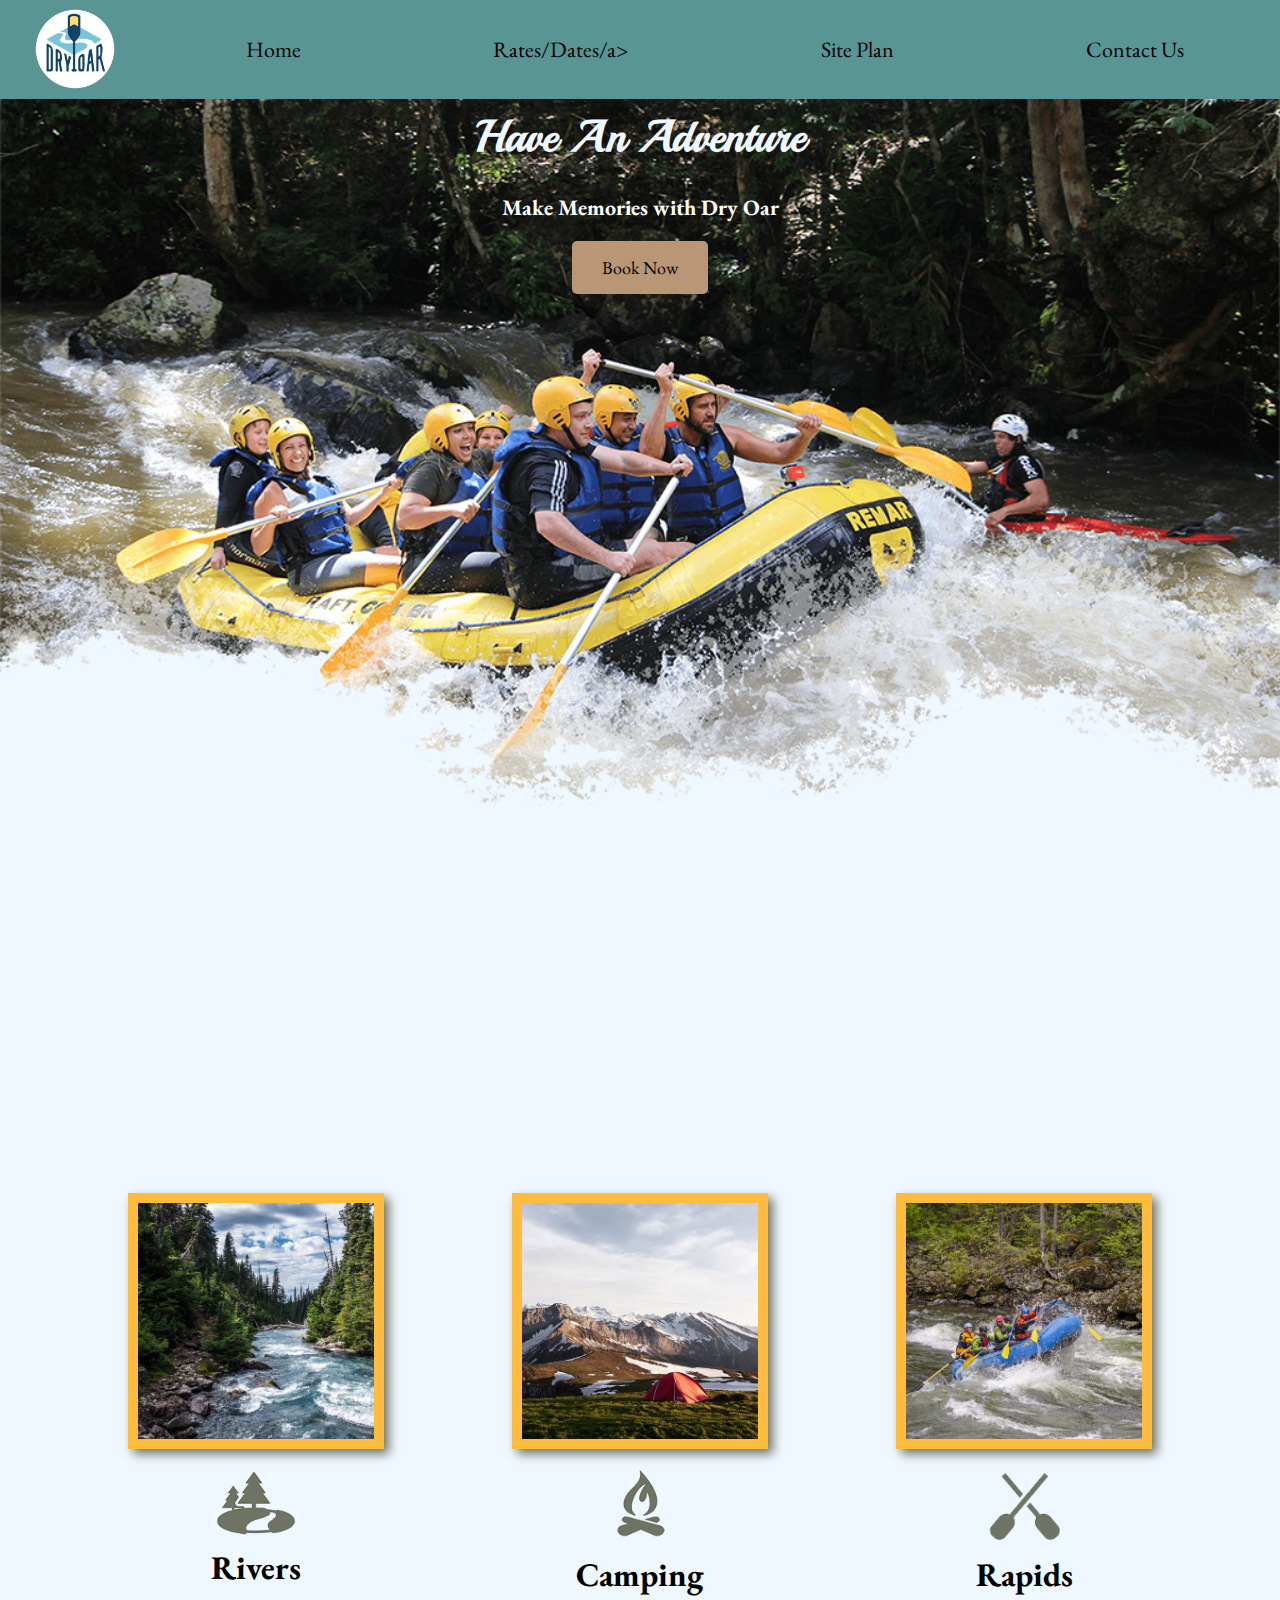
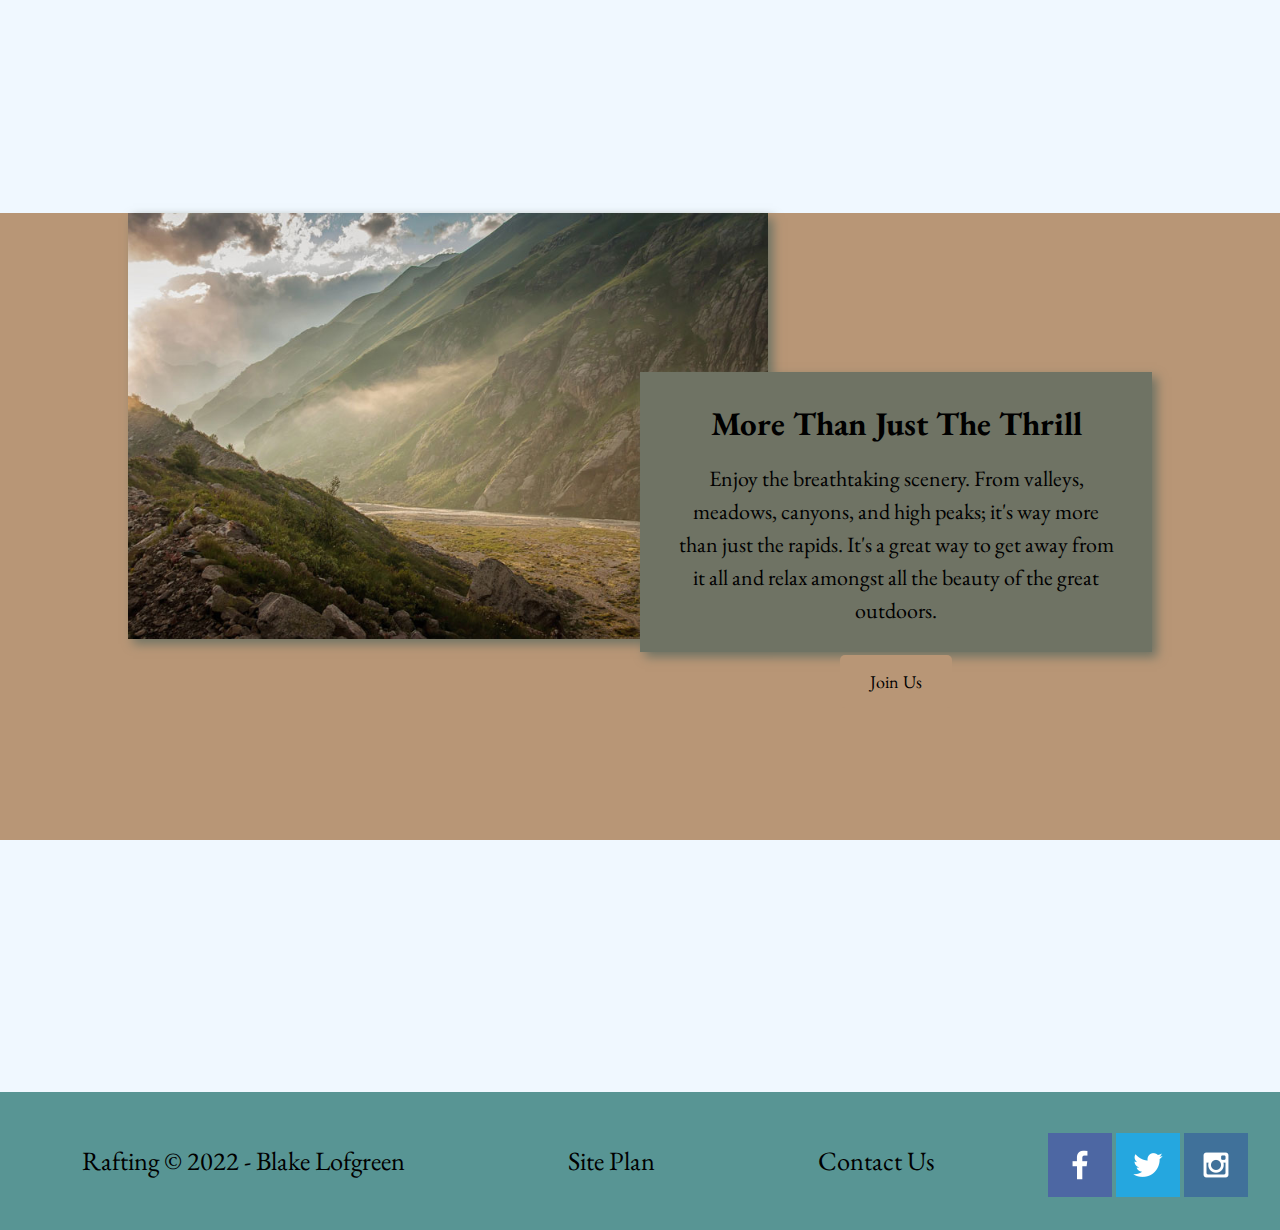
==== commit 165e835c: "fixed site" ====
--- a/wwr/index.html
+++ b/wwr/index.html
@@ -5,13 +5,13 @@
     <meta http-equiv="X-UA-Compatible" content="IE=edge">
     <meta name="viewport" content="width=device-width, initial-scale=1.0">
     <link rel="stylesheet" href="styles/style.css">
-    <title>Lofgreen Violins| Making Violins | Home </title>
+    <title>White Water Rafting| Rates/Dates | Home </title>
 </head>
 <body>
     <div id="content">
     <header>
         <a id="logo_link" href="index.html">
-            <img class="logo" src="images\435-4351589_violin-instrument-icons-02-violin-circle-logo-png.png" alt="Violin Logo">
+            <img class="logo" src="images\logo.png" alt="Logo">
         </a>
         <nav>
             <a href="index.html">Home</a>
@@ -57,7 +57,7 @@
         </section>
         </main>
     <footer>
-        <p>Violins &copy; 2022 - Blake Lofgreen</p>
+        <p>Rafting &copy; 2022 - Blake Lofgreen</p>
         <p><a href="site-plan-rafting.html">Site Plan</a></p>
         <p><a href="contactus.html">Contact Us</a></p>
         <div class="social">
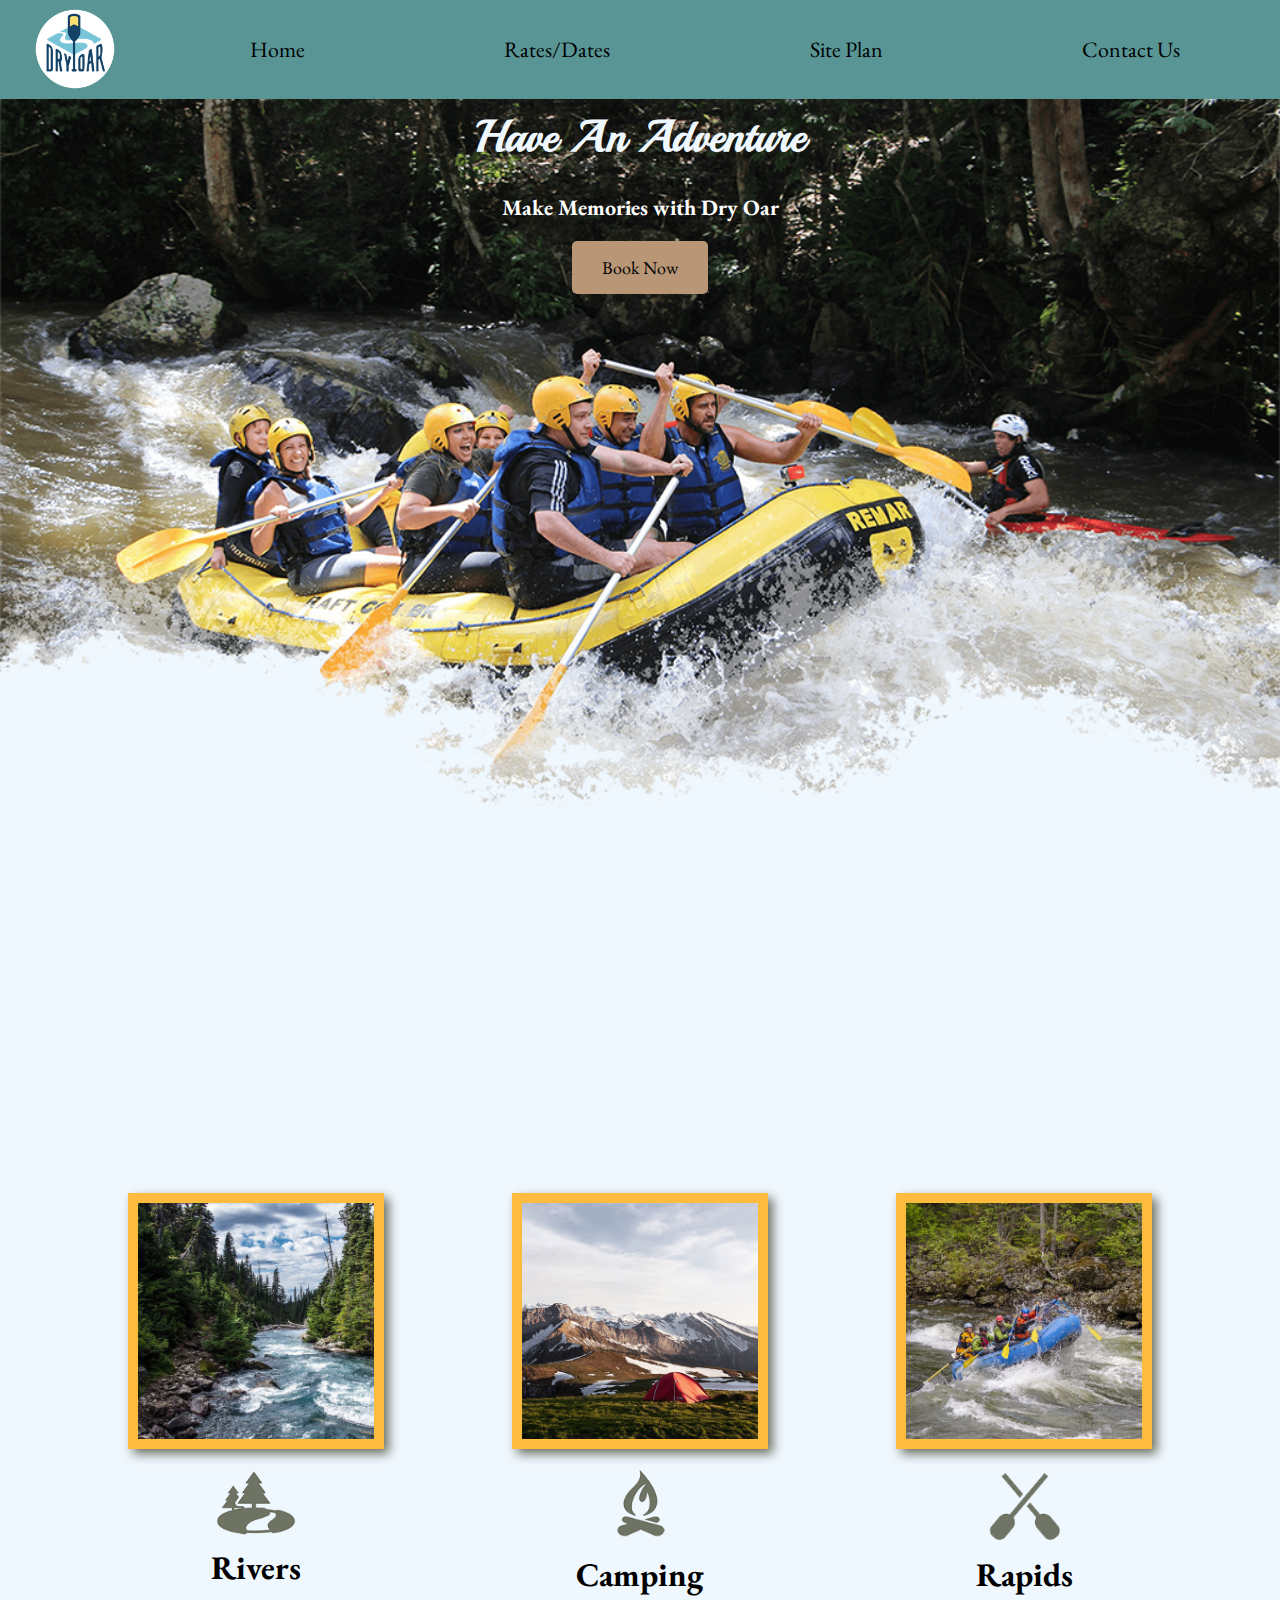
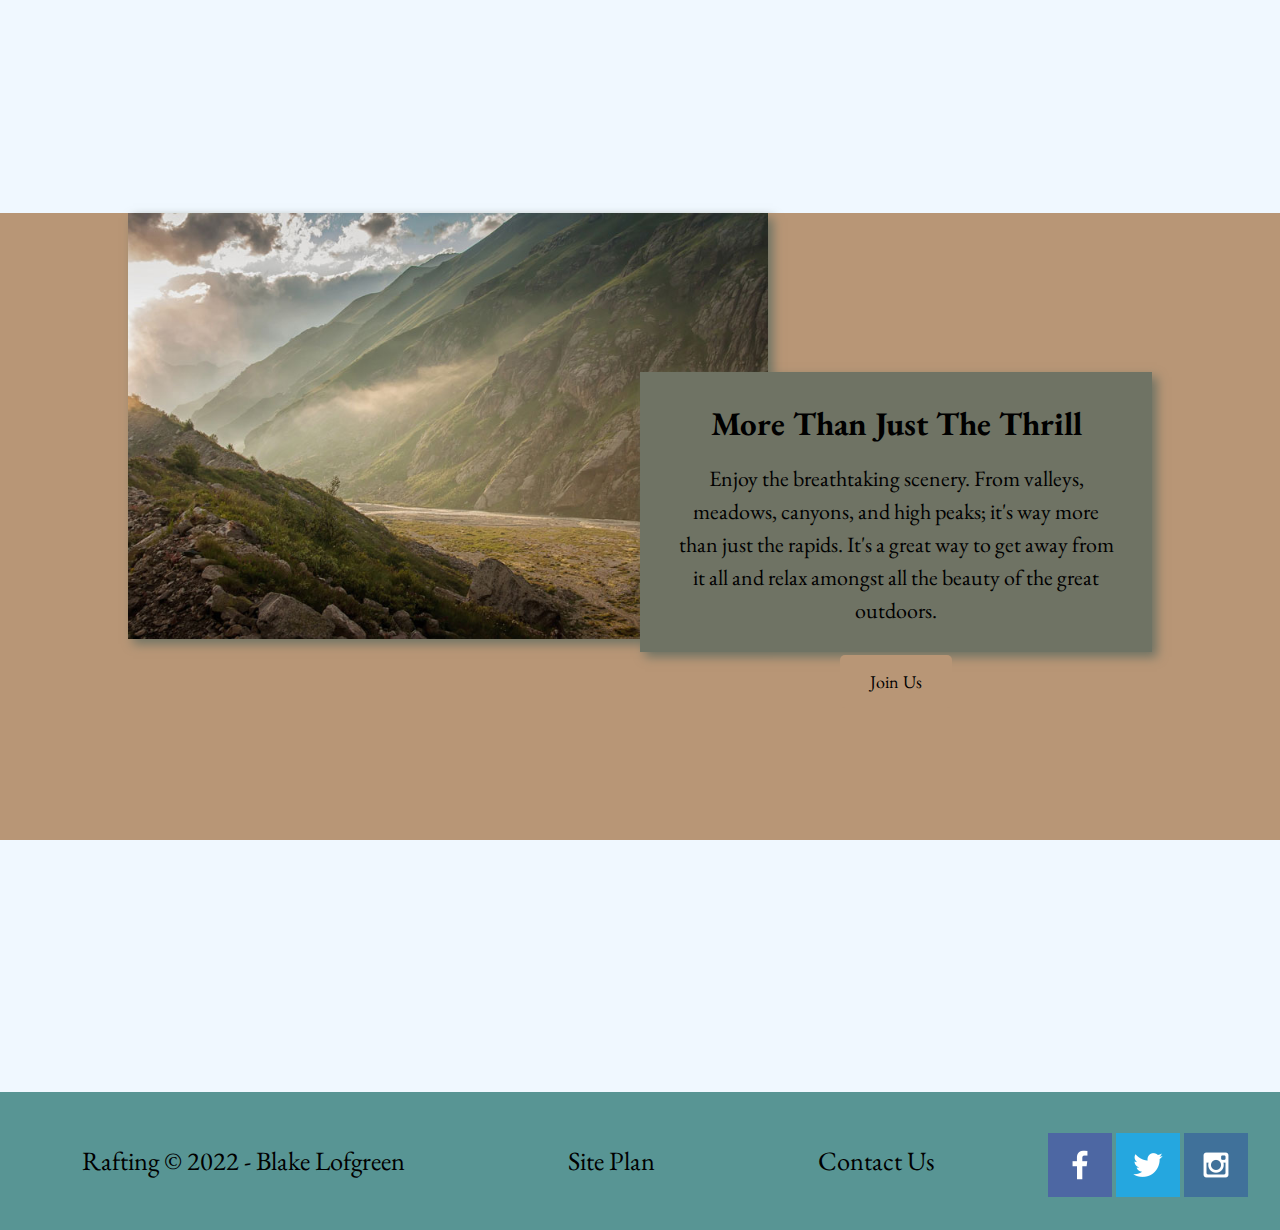
==== commit 76c2c1cc: "made subpage" ====
--- a/wwr/index.html
+++ b/wwr/index.html
@@ -15,7 +15,7 @@
         </a>
         <nav>
             <a href="index.html">Home</a>
-            <a href="ratesDates.html">Rates/Dates/a>
+            <a href="rates.html">Rates/Dates</a>
             <a href="site-plan-rafting.html">Site Plan</a>
             <a href="contactus.html">Contact Us</a>
         </nav>
--- a/wwr/styles/style.css
+++ b/wwr/styles/style.css
@@ -212,6 +212,37 @@
     grid-row-end: 8;
     box-shadow: 5px 5px 10px #6f7364;
 }
+/*This is where the rates/dates css code is*/
+
+.rates-grid{
+    display: grid;
+    grid-template-columns:25% 25% 10% 20%;
+    grid-template-rows: 25% 25% 25% 50% 50%;
+}
+
+.topper{
+    color: black;
+    grid-row: 0/2;
+    grid-column: 2/3;
+   
+}
+.rates{
+  float:left;
+    grid-row:2/4;
+    grid-column:0/5;
+    width: 200%;
+
+}
+.rates-msg{
+    grid-column: 4/5;
+    grid-row: 1/5;
+    padding-bottom: 200px;
+}
+
+
+
+
+
 
 @media screen and (max-width: 900px) {
     #hero, .home-grid {
